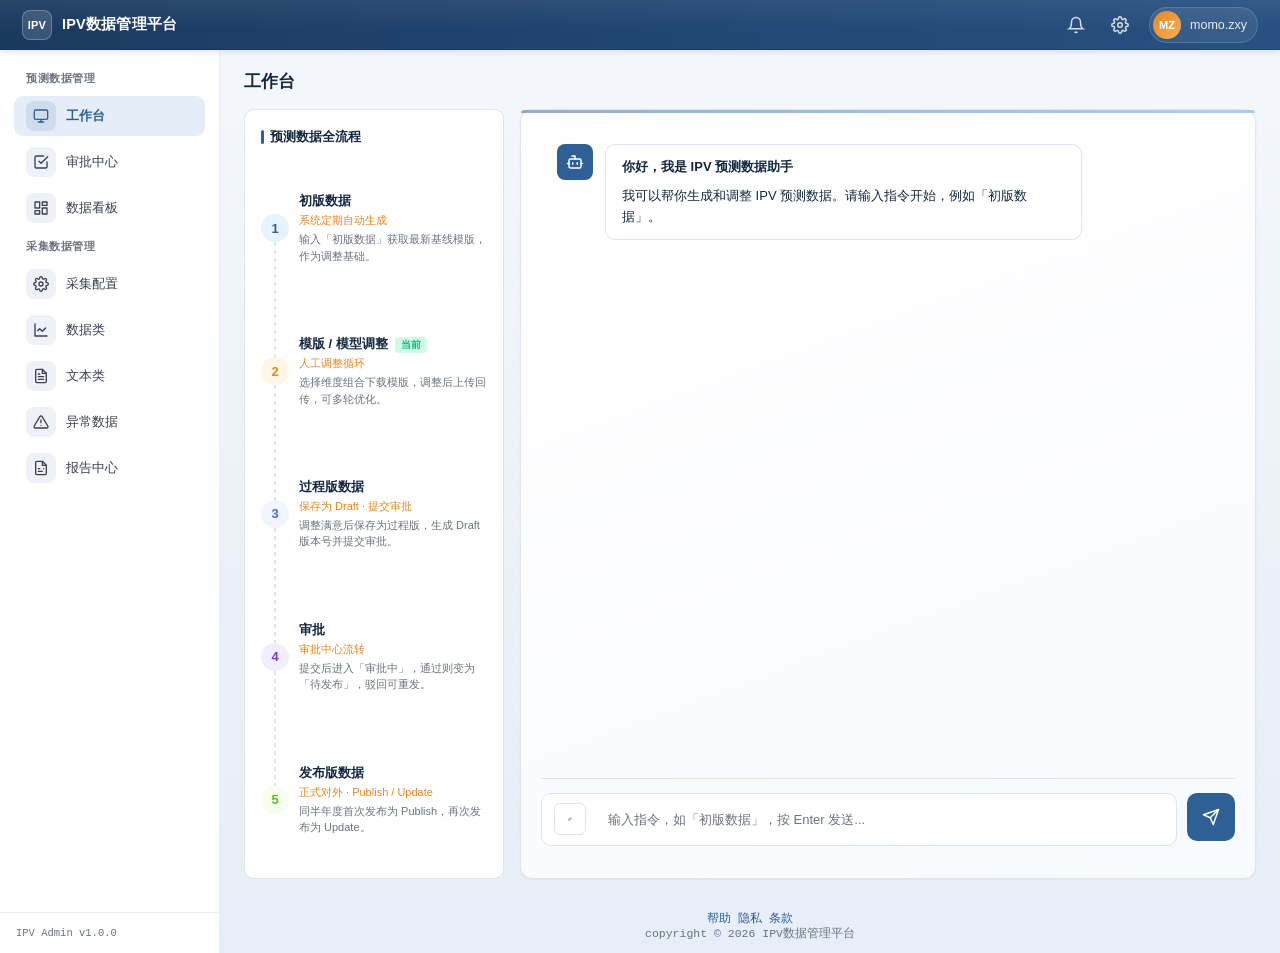
==== pages/工作台.html @ 7652dfb6 "." ====
<!DOCTYPE html>
<html lang="zh-CN">
<head>
  <meta charset="UTF-8">
  <meta name="viewport" content="width=device-width, initial-scale=1.0">
  <title>工作台 - IPV数据管理平台</title>
  <link rel="stylesheet" href="../assets/css/style.css">
  <style>
    /* 工作台专属样式 */
    .workspace-wrap { display: flex; flex-direction: row; gap: 16px; height: calc(100vh - 60px - 24px); }
    /* 流程说明面板 */
    .flow-guide {
      width: 260px; flex-shrink: 0;
      background: #fff; border: 1px solid var(--border); border-radius: 10px;
      padding: 18px 16px; display: flex; flex-direction: column; gap: 22px;
    }
    .flow-guide h4 { font-size: 13px; font-weight: 600; color: var(--text-1); margin: 0; display:flex;align-items:center;gap:6px; }
    .flow-guide h4::before { content:''; width:3px; height:14px; background:var(--primary); border-radius:2px; }
    .flow-stage { position: relative; padding-left: 38px; flex: 1; display: flex; flex-direction: column; justify-content: center; }
    .flow-stage .stage-icon {
      position: absolute; left: 0; top: 50%; transform: translateY(-50%);
      width: 28px; height: 28px; border-radius: 50%;
      display: flex; align-items: center; justify-content: center;
      font-size: 13px; font-weight: 700; z-index: 2;
    }
    .flow-stage.s1 .stage-icon { background: #E6F4FF; color: var(--primary); }
    .flow-stage.s2 .stage-icon { background: #FFF7E6; color: #E68620; }
    .flow-stage.s3 .stage-icon { background: #F0F5FF; color: #4A6FC9; }
    .flow-stage.s4 .stage-icon { background: #F3EEFD; color: #7C3AED; }
    .flow-stage.s5 .stage-icon { background: #F6FFED; color: #52C41A; }
    .flow-stage .stage-title { font-size: 13px; font-weight: 600; color: var(--text-1); margin-bottom: 3px; }
    .flow-stage .stage-sub { font-size: 11px; color: var(--brand); font-weight:500; margin-bottom: 3px; }
    .flow-stage .stage-desc { font-size: 11px; color: var(--text-3); line-height: 1.5; }
    /* 连接线 */
    .flow-stage:not(:last-child)::after {
      content: ''; position: absolute; left: 13px; top: calc(50% + 14px);
      height: calc(100% - 28px + 22px);
      width: 1.5px; background: repeating-linear-gradient(to bottom, var(--border) 0 4px, transparent 4px 8px);
      z-index: 1;
    }
    .flow-current-tag {
      display:inline-flex; align-items:center; gap:3px; font-size:10px; font-weight:600;
      color: var(--success); background: var(--success-soft); padding: 1px 6px; border-radius: 4px; margin-left: 4px; vertical-align: middle;
    }
    .chat-col { flex: 1; display: flex; flex-direction: column; min-width: 0; margin-bottom: 0; }
    .chat-area {
      flex: 1; overflow-y: auto; padding: 16px;
      display: flex; flex-direction: column; gap: 14px;
    }
    .msg-row { display: flex; gap: 12px; align-items: flex-start; }
    .msg-row.user { justify-content: flex-end; }
    .msg-avatar {
      width: 36px; height: 36px; border-radius: 8px; flex-shrink: 0;
      display: flex; align-items: center; justify-content: center;
      background: var(--primary); color: #fff; font-size: 16px;
    }
    .msg-row.user .msg-avatar { background: var(--text-3); }
    .msg-bubble {
      max-width: 72%; padding: 12px 16px; border-radius: 10px;
      background: #fff; border: 1px solid var(--border);
      font-size: 13px; line-height: 1.6; color: var(--text-1);
    }
    .msg-row.user .msg-bubble { background: var(--primary); color: #fff; border-color: var(--primary); }
    .msg-bubble .msg-title { font-weight: 600; margin-bottom: 8px; }
    .msg-bubble .msg-desc { color: var(--text-3); font-size: 12px; margin-top: 4px; }
    .msg-row.user .msg-bubble .msg-desc { color: rgba(255,255,255,.8); }

    /* 选项按钮组 */
    .option-group { display: flex; gap: 10px; margin-top: 12px; flex-wrap: wrap; }
    .option-btn {
      padding: 8px 18px; border: 1px solid var(--primary); background: #fff;
      color: var(--primary); border-radius: 6px; font-size: 13px; cursor: pointer;
      transition: all .15s;
    }
    .option-btn:hover { background: var(--primary); color: #fff; }

    /* Excel 附件卡片（对话内） */
    .chat-file-card {
      display: flex; align-items: center; gap: 10px; padding: 10px 14px;
      background: var(--primary-lighter); border: 1px solid var(--primary-border);
      border-radius: 8px; margin-top: 10px;
    }
    .chat-file-card .ficon { color: var(--primary); flex-shrink: 0; }
    .chat-file-card .finfo { flex: 1; min-width: 0; }
    .chat-file-card .fname { font-size: 12px; font-weight: 600; color: var(--text-1); white-space: nowrap; overflow: hidden; text-overflow: ellipsis; }
    .chat-file-card .fmeta { font-size: 11px; color: var(--text-3); margin-top: 2px; }
    .chat-file-card .fbtn { font-size: 12px; color: var(--primary); cursor: pointer; flex-shrink: 0; }

    /* 维度选择卡片 */
    .dim-card {
      background: #fff; border: 1px solid var(--border); border-radius: 10px;
      padding: 16px; margin-top: 12px;
    }
    .dim-grid { display: grid; grid-template-columns: repeat(3, 1fr); gap: 12px; }
    .dim-item { display: flex; flex-direction: column; gap: 4px; }
    .dim-item label { font-size: 12px; color: var(--text-3); }
    .dim-item select {
      border: 1px solid var(--border); border-radius: 6px; padding: 6px 10px;
      font-size: 13px; background: #fff; color: var(--text-1); outline: none;
      height: 34px;
    }
    .dim-item select:focus { border-color: var(--primary); box-shadow: 0 0 0 2px var(--primary-lighter); }
    .dim-hint { font-size: 11px; color: var(--text-3); margin-top: 10px; line-height: 1.6; }
    .dim-actions { display: flex; gap: 10px; margin-top: 14px; justify-content: flex-end; }

    /* 输入区 */
    .input-area {
      border-top: 1px solid var(--border); padding: 14px 0;
      display: flex; gap: 10px; align-items: stretch;
    }
    .input-box {
      flex: 1; background: #fff; border: 1px solid var(--border); border-radius: 10px;
      padding: 8px 12px; display: flex; align-items: center; gap: 10px;
      min-height: 48px;
      transition: border-color .15s;
    }
    .input-box:focus-within { border-color: var(--primary); box-shadow: 0 0 0 2px var(--primary-lighter); }
    .input-box textarea {
      flex: 1; border: none; outline: none; resize: none; font-size: 13px;
      line-height: 1.5; max-height: 80px; font-family: inherit; color: var(--text-1);
      background: transparent;
    }
    .input-box textarea::placeholder { color: var(--text-3); }
    .upload-btn-in-input {
      width: 32px; height: 32px; border-radius: 6px; border: 1px solid var(--border);
      background: #fff; color: var(--text-2); cursor: pointer;
      display: flex; align-items: center; justify-content: center; flex-shrink: 0;
      transition: all .15s;
    }
    .upload-btn-in-input:hover { border-color: var(--primary); color: var(--primary); background: var(--primary-lighter); }
    .send-btn {
      width: 48px; height: 48px; border-radius: 10px; border: none;
      background: var(--primary); color: #fff; cursor: pointer;
      display: flex; align-items: center; justify-content: center; flex-shrink: 0;
      transition: background .15s;
    }
    .send-btn:hover { background: var(--primary-dark); }

    /* 保存为过程版弹窗版本号选项卡宽度适配 */
    .modal .version-picker { flex-wrap: wrap; }
  </style>
</head>
<body>
  <script src="../assets/js/common.js"></script>
  <script>
    // 版本号工具函数（与审批中心一致）
    const YEARS = ['2026', '2025', '2024'];
    const HALF = [
      { value: 'A', label: 'A · 上半年' },
      { value: 'B', label: 'B · 下半年' },
    ];
    const MMDD_OPTIONS = (() => {
      const arr = [];
      for (let m = 1; m <= 12; m++) for (let d = 1; d <= 31; d++) {
        const mm = String(m).padStart(2, '0'), dd = String(d).padStart(2, '0');
        arr.push({ value: mm + dd, label: `${mm}/${dd}` });
      }
      return arr;
    })();
    function composeVersion(year, half, type, date) { return `${year}-${half}-IPV【${type}_${date}】`; }

    // 合法维度组合（字段顺序：总量、动力、品类、品种、价格段、车格）
    // 1=是, 0=否
    const VALID_COMBOS = [
      { name: '总量',            vals: [1,0,0,0,0,0] },
      { name: '品类结构',        vals: [0,0,1,0,0,0] },
      { name: '品类 品种结构',    vals: [0,0,1,1,0,0] },
      { name: '动力结构',        vals: [0,1,0,0,0,0] },
      { name: '品类 车格细分结构', vals: [0,0,1,0,0,1] },
      { name: '品类 品种_价格段结构', vals: [0,0,1,1,1,0] },
      { name: '品类 动力结构',    vals: [0,1,1,0,0,0] },
      { name: '品类 品种_价格段_车格', vals: [0,0,1,1,1,1] },
      { name: '品类 品种_价格段 车格_动力', vals: [0,1,1,1,1,1] },
    ];
    const DIM_FIELDS = ['总量', '动力', '品类', '品种', '价格段', '车格'];

    // 消息列表
    let messages = [];
    // 模版调整轮次（第1次没有保存按钮，第2次起有）
    let templateRound = 0;

    function init() {
      const contentHtml = `
        <div class="page-title">工作台</div>
        <div class="workspace-wrap" style="height: calc(100vh - 130px);">
          <div class="flow-guide">
            <h4>预测数据全流程</h4>
            <div class="flow-stage s1">
              <div class="stage-icon">1</div>
              <div class="stage-title">初版数据</div>
              <div class="stage-sub">系统定期自动生成</div>
              <div class="stage-desc">输入「初版数据」获取最新基线模版，作为调整基础。</div>
            </div>
            <div class="flow-stage s2">
              <div class="stage-icon">2</div>
              <div class="stage-title">模版 / 模型调整 <span class="flow-current-tag" id="current-stage-tag">当前</span></div>
              <div class="stage-sub">人工调整循环</div>
              <div class="stage-desc">选择维度组合下载模版，调整后上传回传，可多轮优化。</div>
            </div>
            <div class="flow-stage s3">
              <div class="stage-icon">3</div>
              <div class="stage-title">过程版数据</div>
              <div class="stage-sub">保存为 Draft · 提交审批</div>
              <div class="stage-desc">调整满意后保存为过程版，生成 Draft 版本号并提交审批。</div>
            </div>
            <div class="flow-stage s4">
              <div class="stage-icon">4</div>
              <div class="stage-title">审批</div>
              <div class="stage-sub">审批中心流转</div>
              <div class="stage-desc">提交后进入「审批中」，通过则变为「待发布」，驳回可重发。</div>
            </div>
            <div class="flow-stage s5">
              <div class="stage-icon">5</div>
              <div class="stage-title">发布版数据</div>
              <div class="stage-sub">正式对外 · Publish / Update</div>
              <div class="stage-desc">同半年度首次发布为 Publish，再次发布为 Update。</div>
            </div>
          </div>
          <div class="chat-col card">
            <div class="card-body" style="flex:1;display:flex;flex-direction:column;height:100%;">
            <div class="chat-area" id="chat-area">
              <div class="msg-row">
                <div class="msg-avatar">
                  <svg width="18" height="18" viewBox="0 0 24 24" fill="none" stroke="currentColor" stroke-width="2" stroke-linecap="round" stroke-linejoin="round"><path d="M12 8V4H8"/><rect width="16" height="12" x="4" y="8" rx="2"/><path d="M2 14h2"/><path d="M20 14h2"/><path d="M15 13v2"/><path d="M9 13v2"/></svg>
                </div>
                <div class="msg-bubble">
                  <div class="msg-title">你好，我是 IPV 预测数据助手</div>
                  <div>我可以帮你生成和调整 IPV 预测数据。请输入指令开始，例如「初版数据」。</div>
                </div>
              </div>
            </div>
            <div class="input-area">
              <div class="input-box">
                <button class="upload-btn-in-input" title="上传文件" onclick="quickUpload()">
                  <svg width="18" height="18" viewBox="0 0 24 24" fill="none" stroke="currentColor" stroke-width="2" stroke-linecap="round" stroke-linejoin="round"><path d="m21.44 11.05-9.19 9.19a6 6 0 0 1-8.49-8.49l8.57-8.57A4 4 0 1 1 18 8.84l-8.59 8.57a2 2 0 0 1-2.83-2.83l8.49-8.48"/></svg>
                </button>
                <textarea id="ws-input" rows="1" placeholder="输入指令，如「初版数据」，按 Enter 发送..." onkeydown="if(event.key==='Enter'&&!event.shiftKey){event.preventDefault();sendMessage();}"></textarea>
              </div>
              <button class="send-btn" onclick="sendMessage()" title="发送">
                <svg width="18" height="18" viewBox="0 0 24 24" fill="none" stroke="currentColor" stroke-width="2" stroke-linecap="round" stroke-linejoin="round"><line x1="22" y1="2" x2="11" y2="13"/><polygon points="22 2 15 22 11 13 2 9 22 2"/></svg>
              </button>
            </div>
            </div>
          </div>
        </div>
      `;
      initPage({ activeKey: '工作台', contentHtml });
      messages = [];
    }

    function appendMessage(role, html) {
      const area = document.getElementById('chat-area');
      const row = document.createElement('div');
      row.className = 'msg-row ' + role;
      const avatar = role === 'user' ? 'U' : 'AI';
      row.innerHTML = `
        ${role === 'user' ? '' : `<div class="msg-avatar">${avatar}</div>`}
        <div class="msg-bubble">${html}</div>
        ${role === 'user' ? `<div class="msg-avatar">${avatar}</div>` : ''}
      `;
      area.appendChild(row);
      area.scrollTop = area.scrollHeight;
    }

    function quickUpload() {
      const html = `
        <div class="chat-file-card" style="margin-top:0;">
          <div class="ficon"><svg width="22" height="22" viewBox="0 0 24 24" fill="none" stroke="currentColor" stroke-width="2" stroke-linecap="round" stroke-linejoin="round"><path d="M14 2H6a2 2 0 0 0-2 2v16a2 2 0 0 0 2 2h12a2 2 0 0 0 2-2V8z"/><polyline points="14 2 14 8 20 8"/></svg></div>
          <div class="finfo"><div class="fname">IPV数据文件.xlsx</div><div class="fmeta">156 KB · 已上传</div></div>
          <span class="fbtn" style="color:var(--success);">✓</span>
        </div>
      `;
      appendMessage('user', html);
    }

    function sendMessage() {
      const input = document.getElementById('ws-input');
      const text = input.value.trim();
      if (!text) return;
      appendMessage('user', `<div>${escapeHtml(text)}</div>`);
      input.value = '';
      handleUserInput(text);
    }

    function escapeHtml(s) {
      const d = document.createElement('div');
      d.textContent = s;
      return d.innerHTML;
    }

    function handleUserInput(text) {
      if (text.includes('初版数据')) {
        setTimeout(() => replyInitialData(), 500);
      } else {
        setTimeout(() => {
          appendMessage('ai', `我暂时只支持「初版数据」指令，请重新输入。`);
        }, 500);
      }
    }

    // 步骤2：返回初版数据 Excel + 三个选项
    function replyInitialData() {
      const html = `
        <div class="msg-title">已为你生成最新版「初版数据」</div>
        <div>请下载查看，完成后选择后续操作：</div>
        <div class="chat-file-card">
          <div class="ficon"><svg width="22" height="22" viewBox="0 0 24 24" fill="none" stroke="currentColor" stroke-width="2" stroke-linecap="round" stroke-linejoin="round"><path d="M14 2H6a2 2 0 0 0-2 2v16a2 2 0 0 0 2 2h12a2 2 0 0 0 2-2V8z"/><polyline points="14 2 14 8 20 8"/></svg></div>
          <div class="finfo"><div class="fname">IPV初版数据_20260907.xlsx</div><div class="fmeta">256 KB · 初版预测数据</div></div>
          <span class="fbtn" onclick="alert('开始下载：IPV初版数据_20260907.xlsx')">下载</span>
        </div>
        <div class="option-group">
          <button class="option-btn" onclick="chooseTemplate()">模版调整</button>
          <button class="option-btn" onclick="chooseModel()">模型调整</button>
          <button class="option-btn" onclick="chooseManualUpload()">人工上传</button>
        </div>
      `;
      appendMessage('ai', html);
    }

    function chooseTemplate() {
      appendMessage('user', '<div>模版调整</div>');
      templateRound = 1;
      setTimeout(() => showDimensionPicker(), 400);
    }
    function chooseModel() {
      appendMessage('user', '<div>模型调整</div>');
      setTimeout(() => {
        const html = `
          <div class="msg-title">模型调整</div>
          <div>通过调整预测模型参数来重新生成数据，适合对预测逻辑本身进行优化的场景。</div>
          <div class="option-group">
            <button class="option-btn" onclick="alert('模型参数配置功能开发中，敬请期待')">配置模型参数</button>
            <button class="option-btn" onclick="chooseTemplate()">改用模版调整</button>
          </div>
        `;
        appendMessage('ai', html);
      }, 400);
    }
    function chooseManualUpload() {
      appendMessage('user', '<div>人工上传</div>');
      setTimeout(() => {
        const html = `
          <div class="msg-title">人工上传</div>
          <div>直接上传你已调整好的过程版数据文件，无需走模版调整流程。</div>
          <div style="margin-top:6px;color:var(--text-3);">请点击下方输入框左侧的上传按钮，选择 .xlsx / .xls / .csv 文件上传。</div>
        `;
        appendMessage('ai', html);
      }, 400);
    }

    // 步骤3：维度选择卡片
    function showDimensionPicker() {
      const isFirstRound = templateRound === 1;
      const saveBtn = isFirstRound ? '' : `<button class="option-btn" style="background:#52C41A;color:#fff;border-color:#52C41A;" onclick="saveAsDraft()">保存为过程版数据</button>`;
      const html = `
        <div class="msg-title">请选择调整维度（组合互斥）</div>
        <div class="dim-card">
          <div class="dim-grid">
            ${DIM_FIELDS.map((f, i) => `
              <div class="dim-item">
                <label>${f}</label>
                <select id="dim-${i}" onchange="onDimChange(${i})">
                  <option value="0">否</option>
                  <option value="1">是</option>
                </select>
              </div>
            `).join('')}
          </div>
          <div class="dim-hint">
            合法组合：总量 / 品类结构 / 品类 品种结构 / 动力结构 / 品类 车格细分结构 / 品类 品种_价格段结构 / 品类 动力结构 / 品类 品种_价格段_车格 / 品类 品种_价格段 车格_动力
          </div>
          <div class="dim-actions" style="flex-direction:column;align-items:stretch;gap:10px;">
            <div style="display:flex;gap:10px;align-items:center;">
              <button class="option-btn" onclick="cancelDimension()">取消</button>
              <button class="option-btn" style="background:var(--primary);color:#fff;" onclick="confirmDimension()">确认调整，继续下一轮</button>
            </div>
            ${isFirstRound ? '' : `
              <div style="border-top:1px dashed var(--border);padding-top:10px;display:flex;align-items:center;gap:8px;">
                <span style="font-size:11px;color:var(--text-3);">或结束流程，将本轮结果保存：</span>
                <button class="option-btn" style="background:#52C41A;color:#fff;border-color:#52C41A;" onclick="saveAsDraft()">保存为过程版数据</button>
              </div>
            `}
          </div>
        </div>
      `;
      appendMessage('ai', html);
    }

    function onDimChange(idx) {
      // 互斥约束：选中某个为"是"时，强制其他不符合规则的为"否"
      // 简单策略：不做实时强制，提交时校验
    }

    function cancelDimension() {
      appendMessage('user', '<div>取消</div>');
    }

    function confirmDimension() {
      const vals = DIM_FIELDS.map((_, i) => parseInt(document.getElementById('dim-' + i).value));
      const combo = VALID_COMBOS.find(c => c.vals.every((v, i) => v === vals[i]));
      if (!combo) {
        alert('当前维度组合不合法，请参考下方合法组合列表重新选择。');
        return;
      }
      appendMessage('user', `<div>已选择：${combo.name}</div>`);
      setTimeout(() => replyTemplate(combo.name), 400);
    }

    // 步骤4：返回模版 + 上传回传
    function replyTemplate(comboName) {
      const html = `
        <div class="msg-title">已生成「${comboName}」调整模版</div>
        <div>请下载模版进行调整，调整完成后上传回传：</div>
        <div class="chat-file-card">
          <div class="ficon"><svg width="22" height="22" viewBox="0 0 24 24" fill="none" stroke="currentColor" stroke-width="2" stroke-linecap="round" stroke-linejoin="round"><path d="M14 2H6a2 2 0 0 0-2 2v16a2 2 0 0 0 2 2h12a2 2 0 0 0 2-2V8z"/><polyline points="14 2 14 8 20 8"/></svg></div>
          <div class="finfo"><div class="fname">IPV调整模版_${comboName}_20260907.xlsx</div><div class="fmeta">128 KB · 第 ${templateRound} 轮调整</div></div>
          <span class="fbtn" onclick="alert('开始下载：IPV调整模版_${comboName}_20260907.xlsx')">下载</span>
        </div>
        <div class="option-group">
          <button class="option-btn" onclick="reuploadTemplate()">上传调整后的模版</button>
        </div>
      `;
      appendMessage('ai', html);
    }

    function reuploadTemplate() {
      const html = `
        <div class="chat-file-card" style="margin-top:0;">
          <div class="ficon"><svg width="22" height="22" viewBox="0 0 24 24" fill="none" stroke="currentColor" stroke-width="2" stroke-linecap="round" stroke-linejoin="round"><path d="M14 2H6a2 2 0 0 0-2 2v16a2 2 0 0 0 2 2h12a2 2 0 0 0 2-2V8z"/><polyline points="14 2 14 8 20 8"/></svg></div>
          <div class="finfo"><div class="fname">IPV调整模版_已调整.xlsx</div><div class="fmeta">132 KB · 已上传</div></div>
          <span class="fbtn" style="color:var(--success);">✓</span>
        </div>
      `;
      appendMessage('user', html);
      templateRound++;
      setTimeout(() => showDimensionPicker(), 600);
    }

    // 步骤5：保存为过程版数据
    function saveAsDraft() {
      appendMessage('user', '<div>保存为过程版数据</div>');
      setTimeout(() => openDraftNaming(), 400);
    }

    function openDraftNaming() {
      const today = new Date();
      const defaultMMDD = String(today.getMonth() + 1).padStart(2, '0') + String(today.getDate()).padStart(2, '0');
      const html = `
        <div class="modal-mask">
          <div class="modal">
            <div class="modal-header">
              <div class="modal-title">保存为过程版数据</div>
              <button class="close" data-close>&times;</button>
            </div>
            <div class="modal-body">
              <div class="form-section-title">过程版版本号</div>
              <div class="form-item full">
                <span class="form-label">版本号 <span style="color:var(--danger);">*</span></span>
                <div class="version-picker">
                  <select id="draft-year">
                    ${YEARS.map(y => `<option value="${y}" ${y==='2026'?'selected':''}>${y}</option>`).join('')}
                  </select>
                  <span class="vp-sep">-</span>
                  <select id="draft-half">
                    ${HALF.map(h => `<option value="${h.value}" ${h.value==='A'?'selected':''}>${h.label}</option>`).join('')}
                  </select>
                  <span class="vp-sep">-IPV【</span>
                  <select id="draft-type"><option value="Draft" selected>Draft · 过程版</option></select>
                  <span class="vp-sep">_</span>
                  <select id="draft-date">
                    ${MMDD_OPTIONS.map(o => `<option value="${o.value}" ${o.value===defaultMMDD?'selected':''}>${o.label}</option>`).join('')}
                  </select>
                  <span class="vp-sep">】</span>
                </div>
                <div style="font-size:11px;color:var(--text-3);margin-top:6px;">保存后将提交至「审批中心」，审批通过后方可发布。</div>
              </div>
            </div>
            <div class="modal-footer">
              <button data-close>取 消</button>
              <button class="primary" onclick="doSaveDraft()">确认保存</button>
            </div>
          </div>
        </div>
      `;
      openModal(html);
    }

    function doSaveDraft() {
      const year = document.getElementById('draft-year').value;
      const half = document.getElementById('draft-half').value;
      const type = document.getElementById('draft-type').value;
      const date = document.getElementById('draft-date').value;
      const version = composeVersion(year, half, type, date);

      openConfirm({
        title: '确认保存？',
        desc: `保存为过程版数据：${version}，将提交至审批中心。`,
        okText: '确认保存', okType: 'primary',
        onOk: () => {
          closeModal();
          // 更新流程面板"当前"标记到第3步（过程版数据）
          const tag = document.getElementById('current-stage-tag');
          if (tag) {
            tag.remove();
            const stage3 = document.querySelectorAll('.flow-stage')[2];
            if (stage3) {
              const titleEl = stage3.querySelector('.stage-title');
              if (titleEl) titleEl.insertAdjacentHTML('beforeend', ' <span class="flow-current-tag" id="current-stage-tag">当前</span>');
            }
          }
          const html = `
            <div class="msg-title">已保存为过程版数据</div>
            <div>版本号：<b>${version}</b></div>
            <div style="margin-top:6px;color:var(--text-3);">已提交至审批中心，状态为「审批中」。审批通过后可在「待发布」中执行发布。</div>
            <div class="option-group">
              <button class="option-btn" style="background:var(--primary);color:#fff;border-color:var(--primary);" onclick="location.href='审批中心.html'">前往审批中心</button>
            </div>
          `;
          appendMessage('ai', html);
        },
      });
    }

    function onPageReady() {}
    init();
  </script>
</body>
</html>
---- assets/css/style.css ----
/* ===== IPV数据管理平台 · 长安启源蓝品牌色 ===== */

:root {
  /* === 核心品牌色（长安启源官网主色） === */
  --primary: #2E5F95;
  --primary-dark: #254E7D;
  --primary-darker: #1B3A61;
  --primary-soft: #E4EDF8;
  --primary-lighter: #F2F7FD;
  --primary-light: #E4EDF8;        /* 兼容旧变量名 */
  --primary-rgb: 46, 95, 149;

  /* 辅助色·天空亮蓝 */
  --accent: #5AA0E6;
  --accent-light: #8FC0EF;
  --accent-2: #BFDCF6;
  --accent-rgb: 90, 160, 230;

  /* 对比色·品牌橙（关键数字/CTA点缀） */
  --brand: #E68620;
  --brand-dark: #C9720F;
  --brand-soft: #FDF0DF;
  --brand-border: #F6D3A6;
  --brand-rgb: 230, 134, 32;

  /* === 页面/布局底色 === */
  --bg: #EEF2F8;
  --canvas: #F6F9FD;
  --bg-hover: #E9EFF7;

  /* === 中性色 === */
  --border: #DCE5F0;
  --border-soft: #E9EFF7;
  --th-bg: #F1F5FA;

  /* === 文字色（4级层次） === */
  --text-1: #132840;               /* 标题/主内容 */
  --text-2: #374151;               /* 次级文字 */
  --text-3: #6B7280;               /* 辅助/说明 */
  --text-placeholder: #9CA3AF;
  /* 兼容 */
  --text: var(--text-1);
  --text-secondary: var(--text-2);
  --text-muted: var(--text-3);

  /* === 语义状态色 === */
  --success: #10B981;
  --success-soft: #D1FAE5;
  --warning: #F59E0B;
  --warn-soft: #FEF3E2;
  --danger: #EF4444;
  --danger-soft: #FEE2E2;

  /* 紫色扩展 */
  --purple: #7C3AED;
  --purple-soft: #EDE9FE;

  /* === 字体 === */
  --fn: -apple-system, BlinkMacSystemFont, "Segoe UI", "PingFang SC", "Microsoft YaHei", sans-serif;
  --fm: "SF Mono", "Fira Code", Consolas, "Courier New", monospace;

  /* === 尺寸 === */
  --sidebar-w: 220px;
  --header-h: 50px;
  --radius: 8px;
  --radius-lg: 12px;

  /* === 阴影系统 === */
  --shadow-xs: 0 1px 2px rgba(15, 30, 60, .05);
  --shadow-sm: 0 1px 3px rgba(15, 30, 60, .05), 0 2px 6px rgba(15, 30, 60, .03);
  --shadow-md: 0 4px 16px rgba(var(--primary-rgb), .10), 0 1px 3px rgba(15, 30, 60, .05);
  --shadow-lg: 0 10px 30px rgba(var(--primary-rgb), .14), 0 2px 8px rgba(15, 30, 60, .05);

  /* === 渐变 === */
  --grad-canvas: linear-gradient(180deg, #F4F8FD 0%, #ECF1F8 55%, #E7EEF7 100%);
  --grad-card: linear-gradient(160deg, #FFFFFF 0%, #FBFCFE 60%, #F7FAFE 100%);
  --grad-head: linear-gradient(180deg, var(--primary-soft) 0%, rgba(244, 248, 253, .35) 100%);
}

* { margin: 0; padding: 0; box-sizing: border-box; }

html, body {
  height: 100%;
  font-family: var(--fn);
  font-size: 13px;
  color: var(--text-1);
  background: var(--bg);
  -webkit-font-smoothing: antialiased;
}

a { color: var(--primary); text-decoration: none; }
a:hover { color: var(--primary-dark); }
ul, li { list-style: none; }

/* ===== 按钮 ===== */
button {
  font: inherit;
  cursor: pointer;
  border: 1px solid var(--border);
  background: #FFF;
  color: var(--text-2);
  padding: 0 13px;
  border-radius: var(--radius);
  height: 32px;
  display: inline-flex;
  align-items: center;
  gap: 5px;
  transition: all 0.14s;
  white-space: nowrap;
}
button:hover { border-color: var(--primary); color: var(--primary); }
button.primary { background: var(--primary); border-color: var(--primary); color: #FFF; }
button.primary:hover { background: var(--primary-dark); color: #FFF; box-shadow: 0 2px 6px rgba(var(--primary-rgb), .25); }
button.success { background: var(--success); border-color: var(--success); color: #FFF; }
button.danger { color: var(--danger); border-color: var(--danger); }
button.danger:hover { background: var(--danger); color: #FFF; }
button.link { border: none; background: none; color: var(--primary); padding: 0 2px; height: auto; }
button.link:hover { background: none; color: var(--primary-dark); }
button.link.danger { color: var(--danger); }
button.link.danger:hover { color: #DC2626; }
button.link.primary { color: var(--primary); font-weight: 600; }
button.link.primary:hover { color: var(--primary-dark); }
button[disabled] { opacity: 0.4; cursor: not-allowed; pointer-events: none; }

/* ===== 输入框 ===== */
input, select, textarea {
  font: inherit;
  color: var(--text-1);
  border: 1px solid var(--border);
  border-radius: var(--radius);
  padding: 0 12px;
  height: 32px;
  outline: none;
  background: #FFF;
  transition: border-color 0.15s, box-shadow 0.15s;
}
input:hover, select:hover, textarea:hover { border-color: #C6D2E0; }
input:focus, select:focus, textarea:focus { border-color: var(--primary); box-shadow: 0 0 0 3px rgba(var(--primary-rgb), .1); }
input::placeholder, textarea::placeholder { color: var(--text-placeholder); }
textarea { padding: 8px 12px; height: auto; resize: vertical; }

/* ===== 布局（标准管理后台框架：深蓝通栏顶 + 下方 白侧栏/主内容 两列） ===== */
.layout {
  display: flex;
  flex-direction: column;
  min-height: 100vh;
  background: var(--grad-canvas);
}
.layout-body {
  display: flex;
  flex: 1;
  min-height: 0;
}

/* ===== 侧边栏（白色·纯导航） ===== */
.sidebar {
  width: var(--sidebar-w);
  flex-shrink: 0;
  background: #FFF;
  border-right: 1px solid var(--border-soft);
  display: flex;
  flex-direction: column;
  min-height: 0;
}
.sidebar-logo {
  display: none !important;   /* 品牌区移到顶部深蓝通栏，此处隐藏 */
}

/* ===== V4 侧边栏导航（间距统一：组间=组内=6px，分组标题仅文字标注） ===== */
.sidebar-body {
  padding: 16px 14px;
  flex: 1;
  overflow-y: auto;
  display: flex;
  flex-direction: column;
  gap: 6px;                    /* 组间 6px（与组内一致，视觉统一） */
}
.sb-section-title {
  padding: 6px 12px 4px;
  font-size: 10.5px;
  color: var(--text-3);
  text-transform: uppercase;
  letter-spacing: .6px;
  font-family: var(--fm);
  font-weight: 600;
}
.sb-menu-group {
  display: flex;
  flex-direction: column;
  gap: 6px;                    /* 组内 6px */
}
.sb-nav-btn {
  display: flex;
  align-items: center;
  gap: 10px;
  width: 100%;
  padding: 0 12px;
  height: 40px;                /* 按钮高度 40px */
  border: none;
  border-radius: 9px;
  cursor: pointer;
  font-size: 13px;
  color: var(--text-2);
  background: none;
  transition: all .15s;
  text-decoration: none;
}
.sb-nav-btn:hover { background: var(--primary-soft); color: var(--primary); }
.sb-nav-btn.active { background: var(--primary-soft); color: var(--primary); font-weight: 600; }
.sb-nav-ico {
  width: 30px;
  height: 30px;
  border-radius: 8px;
  background: var(--bg);
  display: inline-flex;
  align-items: center;
  justify-content: center;
  flex-shrink: 0;
  transition: background .15s;
}
.sb-nav-btn:hover .sb-nav-ico,
.sb-nav-btn.active .sb-nav-ico { background: rgba(var(--primary-rgb), .12); }
.sb-nav-ico svg { width: 16px; height: 16px; }
.sidebar-foot {
  padding: 14px 16px;
  border-top: 1px solid var(--border-soft);
  font-size: 10.5px;
  color: var(--text-3);
  font-family: var(--fm);
}

/* ===== 主区 ===== */
.main {
  flex: 1;
  display: flex;
  flex-direction: column;
  min-width: 0;
  background: var(--grad-canvas);
}

/* ===== 顶部通栏（深蓝·横跨全屏·长安签名框架） ===== */
.header {
  height: var(--header-h);
  background: var(--primary-darker);
  background-image:
    linear-gradient(180deg,rgba(255,255,255,.06),transparent 60%),
    linear-gradient(90deg,var(--primary-darker) 0%,var(--primary) 160%);
  border-bottom: 1px solid rgba(0,0,0,.25);
  box-shadow: 0 2px 6px rgba(15,30,60,.12);
  display: flex;
  align-items: center;
  padding: 0 22px;
  z-index: 60;
  gap: 14px;
  color: rgba(255,255,255,.9);
  flex-shrink: 0;
}
/* 左侧：品牌Logo + 系统名（深蓝通栏的左端） */
.header-left {
  display: flex;
  align-items: center;
  gap: 10px;
  flex-shrink: 0;
}
.header-logo-ico {
  width: 30px; height: 30px;
  background: rgba(255,255,255,.14);
  border: 1px solid rgba(255,255,255,.25);
  border-radius: 8px;
  display: inline-flex;
  align-items: center;
  justify-content: center;
  color: #FFF;
  font-size: 11px;
  font-weight: 700;
  letter-spacing: .2px;
  backdrop-filter: blur(4px);
}
.header-logo-name {
  font-size: 14.5px;
  font-weight: 700;
  color: #FFF;
  letter-spacing: .2px;
}
/* 顶部不放面包屑：与页面内 .page-hd 标题重复 */
.header-spacer { flex: 1; min-width: 0; }
/* 右侧：操作+用户 */
.header-right { display: flex; align-items: center; gap: 14px; flex-shrink: 0; }
.header-icon {
  width: 30px; height: 30px;
  border-radius: 8px;
  display: inline-flex;
  align-items: center;
  justify-content: center;
  color: rgba(255,255,255,.82);
  cursor: pointer;
  transition: all .14s;
}
.header-icon:hover {
  background: rgba(255,255,255,.12);
  color: #FFF;
}
.header .user-info {
  display: flex;
  align-items: center;
  gap: 9px;
  cursor: pointer;
  padding: 3px 10px 3px 3px;
  border-radius: 999px;
  background: rgba(255,255,255,.08);
  border: 1px solid rgba(255,255,255,.15);
  transition: background .14s;
}
.header .user-info:hover { background: rgba(255,255,255,.14); }
.header .user-info .avatar {
  width: 28px; height: 28px;
  border-radius: 50%;
  background: linear-gradient(135deg, var(--brand), #F5B15A);
  color: #FFF;
  font-size: 11px;
  display: inline-flex;
  align-items: center;
  justify-content: center;
  font-weight: 700;
  flex-shrink: 0;
}
.header .user-info .username {
  color: rgba(255,255,255,.88);
  font-size: 12.5px;
  font-weight: 500;
}

/* ===== 内容区 ===== */
.content { padding: 20px 24px; flex: 1; }

.page-title {
  font-size: 17px;
  font-weight: 700;
  color: var(--text-1);
  margin-bottom: 16px;
}

/* ===== 卡片（带顶部渐变签名条） ===== */
.card {
  background: var(--grad-card);
  border: 1px solid var(--border);
  border-radius: var(--radius-lg);
  margin-bottom: 16px;
  box-shadow: var(--shadow-xs);
  position: relative;
}
.card::before {
  content: '';
  position: absolute;
  top: 0; left: 0; right: 0;
  height: 3px;
  background: linear-gradient(90deg, var(--primary), var(--accent));
  opacity: 0.5;
  border-radius: var(--radius-lg) var(--radius-lg) 0 0;
}
.card-body { padding: 18px 20px; }
.card-body.compact { padding: 14px 20px; }

/* ===== 筛选区 ===== */
.filter-bar {
  display: flex;
  flex-wrap: wrap;
  gap: 12px 16px;
  align-items: center;
}
.filter-item {
  display: flex;
  align-items: center;
  gap: 6px;
}
.filter-item .label {
  color: var(--text-2);
  font-size: 13px;
  white-space: nowrap;
}
.filter-item input, .filter-item select { width: 180px; font-size: 13px; }
.filter-item .date-range {
  display: flex;
  align-items: center;
  gap: 6px;
}
.filter-item .date-range input { width: 130px; }

/* 日期范围组件 */
.date-range-input {
  display: flex;
  align-items: center;
  gap: 8px;
  border: 1px solid var(--border);
  border-radius: var(--radius);
  padding: 0 10px;
  background: #FFF;
  transition: all 0.15s;
}
.date-range-input:hover { border-color: #C6D2E0; }
.date-range-input:focus-within { border-color: var(--primary); box-shadow: 0 0 0 3px rgba(var(--primary-rgb), .1); }
.date-range-input input[type="date"] {
  border: none;
  padding: 0;
  height: 32px;
  flex: 1;
  min-width: 0;
  outline: none;
  background: transparent;
  font-size: 13px;
}
.date-range-input input[type="date"]:focus { box-shadow: none; }
.date-range-input .sep { color: var(--text-3); font-size: 13px; flex-shrink: 0; }
.filter-actions {
  display: flex;
  gap: 8px;
  margin-left: auto;
}

/* ===== 工具栏 ===== */
.toolbar {
  display: flex;
  align-items: center;
  justify-content: space-between;
  margin-bottom: 12px;
}
.toolbar .selected-info { color: var(--text-2); font-size: 13px; }
.toolbar .toolbar-actions { display: flex; gap: 8px; }

/* ===== 表格（表头渐变·长安规范） ===== */
/* 表格外层：卡片+圆角+边框（skill §7.1C table-shell 规范） */
.table-wrap { width: 100%; overflow-x: auto; background: #FFF; border: 1px solid var(--border); border-radius: 10px; box-shadow: var(--shadow-xs); }
table.data-table {
  width: 100%;
  border-collapse: collapse;
  font-size: 12.5px;
}
table.data-table th, table.data-table td {
  padding: 10px 14px;
  text-align: left;
  border-bottom: 1px solid var(--border-soft);
  white-space: nowrap;
}
/* 表头：启源蓝浅底 + 深蓝字（skill §7.1B 规范） */
table.data-table th {
  background: var(--primary-soft);
  color: var(--primary-darker);
  font-weight: 600;
  font-size: 12px;
  position: sticky;
  top: 0;
  z-index: 3;
  border-bottom: 1px solid var(--border);
}
table.data-table tbody td { color: var(--text-2); }
table.data-table tbody tr:hover { background: var(--primary-lighter); }
/* 可排序表头 */
table.data-table th.sortable { cursor: pointer; user-select: none; }
table.data-table th.sortable:hover { color: var(--primary); }
table.data-table th.sortable .sort-icon {
  display: inline-flex;
  flex-direction: column;
  vertical-align: middle;
  margin-left: 2px;
  line-height: 0;
  position: relative;
  top: -1px;
}
table.data-table th.sortable .sort-icon::before,
table.data-table th.sortable .sort-icon::after {
  content: '';
  display: block;
  width: 0;
  height: 0;
  border-left: 3px solid transparent;
  border-right: 3px solid transparent;
  margin: 1px 0;
}
table.data-table th.sortable .sort-icon::before {
  border-bottom: 4px solid var(--text-3);
  opacity: 0.4;
}
table.data-table th.sortable .sort-icon::after {
  border-top: 4px solid var(--text-3);
  opacity: 0.4;
}
table.data-table th.sortable.sort-asc .sort-icon::before { border-bottom-color: var(--primary); opacity: 1; }
table.data-table th.sortable.sort-asc .sort-icon::after { opacity: 0.25; }
table.data-table th.sortable.sort-desc .sort-icon::after { border-top-color: var(--primary); opacity: 1; }
table.data-table th.sortable.sort-desc .sort-icon::before { opacity: 0.25; }
table.data-table tbody tr:hover { background: var(--primary-lighter); }
table.data-table td.text-secondary { color: var(--text-3); }
table.data-table td.text-ellipsis { max-width: 200px; overflow: hidden; text-overflow: ellipsis; }
table.data-table td.text-wrap { max-width: 280px; white-space: normal; word-break: break-all; line-height: 1.5; }
table.data-table td.text-clip-2 {
  max-width: 360px;
  display: -webkit-box;
  -webkit-line-clamp: 2;
  -webkit-box-orient: vertical;
  overflow: hidden;
  line-height: 1.5;
  white-space: normal;
  word-break: break-all;
}
/* 数字单元格用等宽字体 */
table.data-table td.num { font-family: var(--fm); }
table.data-table td.operations { white-space: nowrap; }
table.data-table td.operations button + button { margin-left: 8px; }

/* 紧凑表格（弹窗内数据明细用） */
table.data-table.compact th, table.data-table.compact td { padding: 7px 10px; font-size: 12px; }
table.data-table td.mono { font-family: var(--fm); text-align: right; }

/* 列表内辅助信息 */
.info-name { font-weight: 600; color: var(--text-1); }
.meta { font-size: 11px; color: var(--text-3); margin-top: 2px; }

/* 状态计数（工具栏） */
.status-count { display: inline-flex; align-items: center; gap: 5px; font-size: 12px; color: var(--text-3); margin-left: 14px; }
.status-count .dot { width: 7px; height: 7px; border-radius: 50%; display: inline-block; }
.status-count .dot.orange { background: var(--warning); }
.status-count .dot.blue { background: var(--primary); }
.status-count .dot.red { background: var(--danger); }
.status-count .dot.green { background: var(--success); }

/* 版本号选项卡（年份-大类-类型_日期） */
.version-picker { display: inline-flex; align-items: center; gap: 4px; flex-wrap: wrap; }
.version-picker select,
.version-picker .vp-date {
  border: 1px solid var(--border);
  border-radius: 6px;
  padding: 6px 8px;
  font-size: 12px;
  height: 32px;
  line-height: 1;
  background: #fff;
  color: var(--text-1);
  outline: none;
  transition: border-color .15s;
  box-sizing: border-box;
}
.version-picker select:hover,
.version-picker .vp-date:hover { border-color: var(--primary); }
.version-picker select:focus,
.version-picker .vp-date:focus { border-color: var(--primary); box-shadow: 0 0 0 2px var(--primary-lighter); }
.version-picker .vp-sep { color: var(--text-3); font-size: 13px; font-family: var(--fm); }
.version-picker select { flex-shrink: 0; width: 130px !important; }
.version-picker .vp-date { width: 130px !important; flex-shrink: 0; }
/* 筛选区里的版本选项卡宽度适配 */
.filter-item.version-picker-filter { flex: 1; min-width: 320px; }
.filter-item.version-picker-filter .version-picker { flex: 1; }
.filter-item.version-picker-filter .version-picker select { flex: 1; min-width: 70px; }

/* Excel 附件卡片 */
.file-attach { display: flex; align-items: center; gap: 12px; padding: 14px 16px; background: var(--primary-lighter); border: 1px solid var(--primary-border); border-radius: 8px; }
.file-attach .file-icon { width: 42px; height: 42px; border-radius: 8px; background: #fff; color: var(--primary); display: flex; align-items: center; justify-content: center; flex-shrink: 0; }
.file-attach .file-info { flex: 1; min-width: 0; }
.file-attach .file-name { font-size: 13px; font-weight: 600; color: var(--text-1); white-space: nowrap; overflow: hidden; text-overflow: ellipsis; }
.file-attach .file-meta { font-size: 11px; color: var(--text-3); margin-top: 3px; }
.file-attach .btn-ghost { border: 1px solid var(--border); background: #fff; color: var(--text-2); border-radius: 6px; padding: 6px 14px; font-size: 12px; cursor: pointer; transition: all 0.15s; flex-shrink: 0; }
.file-attach .btn-ghost:hover { border-color: var(--primary); color: var(--primary); }

/* 文件上传拖拽区 */
.upload-area {
  border: 1.5px dashed var(--border);
  border-radius: 8px;
  padding: 28px 16px;
  text-align: center;
  cursor: pointer;
  color: var(--text-3);
  background: var(--bg);
  transition: all .15s;
}
.upload-area:hover { border-color: var(--primary); color: var(--primary); background: var(--primary-lighter); }

/* 分页组件 */
.pagination-bar { display: flex; align-items: center; justify-content: space-between; padding: 16px 4px 4px; }
.pagination-info { font-size: 12px; color: var(--text-3); }
.pagination { display: flex; align-items: center; gap: 6px; }
.pagination .page-btn {
  min-width: 32px; height: 32px; padding: 0 8px;
  border: 1px solid var(--border); background: #fff; color: var(--text-2);
  border-radius: 6px; font-size: 12px; cursor: pointer;
  display: inline-flex; align-items: center; justify-content: center;
  transition: all .15s;
}
.pagination .page-btn:hover:not(:disabled):not(.active) { border-color: var(--primary); color: var(--primary); }
.pagination .page-btn.active { background: var(--primary); color: #fff; border-color: var(--primary); }
.pagination .page-btn:disabled { cursor: not-allowed; opacity: .4; }
.pagination .page-jump { font-size: 12px; color: var(--text-3); margin: 0 2px; }
.pagination .page-input {
  width: 48px; height: 32px; padding: 0 8px;
  border: 1px solid var(--border); border-radius: 6px;
  font-size: 12px; text-align: center; outline: none;
  transition: border-color .15s;
}
.pagination .page-input:focus { border-color: var(--primary); box-shadow: 0 0 0 2px var(--primary-lighter); }

/* 复选框 */
.checkbox { display: inline-flex; align-items: center; cursor: pointer; }
.checkbox input[type="checkbox"] { width: 15px; height: 15px; accent-color: var(--primary); }

/* 状态标签（圆点+浅底·长安规范） */
.status-tag { display: inline-flex; align-items: center; gap: 5px; font-size: 11.5px; padding: 2px 9px; border-radius: 11px; font-weight: 500; }
.status-tag::before { content: ''; width: 6px; height: 6px; border-radius: 50%; background: var(--text-3); }
.status-tag.enabled { background: var(--success-soft); color: #0d7a55; }
.status-tag.enabled::before { background: var(--success); }
.status-tag.disabled { background: var(--bg); color: var(--text-3); }
.status-tag.disabled::before { background: var(--text-3); }
.status-tag.repaired { background: var(--success-soft); color: #0d7a55; }
.status-tag.repaired::before { background: var(--success); }
.status-tag.unrepaired { background: var(--danger-soft); color: #b3261e; }
.status-tag.unrepaired::before { background: var(--danger); }

/* 标签 */
.tag {
  display: inline-flex;
  align-items: center;
  padding: 2px 9px;
  border-radius: 10px;
  font-size: 11.5px;
  line-height: 16px;
  background: var(--primary-soft);
  color: var(--primary);
  border: 1px solid rgba(var(--primary-rgb), .2);
  font-weight: 500;
}
.tag.blue { background: var(--primary-soft); color: var(--primary); border-color: rgba(var(--primary-rgb), .2); }
.tag.green { background: var(--success-soft); color: #0d7a55; border-color: rgba(16,185,129,.2); }
.tag.orange { background: var(--brand-soft); color: var(--brand-dark); border-color: var(--brand-border); }
.tag.red { background: var(--danger-soft); color: #b3261e; border-color: rgba(239,68,68,.2); }
.tag.purple { background: var(--purple-soft); color: var(--purple); border-color: rgba(124,58,237,.2); }

/* ===== 分页 ===== */
.pagination {
  display: flex;
  align-items: center;
  justify-content: flex-end;
  gap: 4px;
  padding: 12px 0 2px;
  font-size: 12px;
  color: var(--text-3);
}
.pagination .total { margin-right: auto; font-family: var(--fm); }
.pagination .page-size { display: flex; align-items: center; gap: 4px; }
.pagination .page-jump { display: flex; align-items: center; gap: 4px; }
.pagination .page-jump input { width: 46px; height: 28px; text-align: center; padding: 0; }
.pagination .page-list { display: flex; gap: 4px; }
.pagination .page-btn {
  min-width: 28px; height: 28px; padding: 0 6px;
  border: 1px solid var(--border); background: #FFF; border-radius: 5px;
  color: var(--text-2); cursor: pointer;
  display: inline-flex; align-items: center; justify-content: center;
  transition: all 0.15s;
}
.pagination .page-btn:hover:not([disabled]):not(.active) { border-color: var(--primary); color: var(--primary); }
.pagination .page-btn.active { background: var(--primary); border-color: var(--primary); color: #FFF; }
.pagination .page-btn[disabled] { opacity: 0.4; cursor: not-allowed; }

/* ===== 弹窗 ===== */
.modal-mask {
  position: fixed; inset: 0;
  background: rgba(15, 23, 42, .4);
  display: none;
  align-items: center;
  justify-content: center;
  z-index: 1000;
}
.modal-mask.visible { display: flex; }
.modal {
  background: #FFF;
  border-radius: var(--radius-lg);
  width: 600px;
  max-width: 92vw;
  max-height: 88vh;
  display: flex;
  flex-direction: column;
  overflow: hidden;
  box-shadow: 0 12px 40px rgba(15, 30, 60, .2);
}
.modal.modal-lg { width: 780px; }
.modal.modal-xl { width: 960px; }
.modal-header {
  padding: 16px 20px;
  border-bottom: 1px solid var(--border-soft);
  display: flex;
  align-items: center;
  justify-content: space-between;
  background: linear-gradient(180deg, var(--primary-soft) 0%, transparent 100%);
}
.modal-header .modal-title { font-size: 15px; font-weight: 700; color: var(--text-1); }
.modal-header .modal-close { cursor: pointer; font-size: 20px; color: var(--text-3); width: 24px; height: 24px; display: inline-flex; align-items: center; justify-content: center; border-radius: 5px; transition: all 0.15s; }
.modal-header .modal-close:hover { background: var(--bg-hover); color: var(--text-1); }
/* 隐藏弹窗右上角关闭按钮，统一通过底部取消按钮关闭 */
.modal-header .close { display: none !important; }
.modal-body { padding: 20px; overflow-y: auto; flex: 1; }
.modal-footer { padding: 12px 20px; border-top: 1px solid var(--border-soft); display: flex; justify-content: flex-end; gap: 8px; }

/* ===== 表单 ===== */
.form-grid { display: grid; grid-template-columns: 1fr 1fr; gap: 14px 20px; }
.form-grid .form-item.full { grid-column: 1 / -1; }
.form-item { display: flex; flex-direction: column; gap: 5px; }
.form-item .form-label { font-size: 12px; color: var(--text-3); font-weight: 600; }
.form-item .form-label.required::before { content: '*'; color: var(--danger); margin-right: 4px; }
.form-item .form-value { font-size: 13px; color: var(--text-1); padding: 5px 0; }
.form-item input, .form-item select, .form-item textarea { width: 100%; font-size: 13px; }
.form-item textarea { min-height: 72px; }

/* 异常字段标记 */
.form-item.exc-field .form-label { color: var(--danger); }
.form-item.exc-field .form-value.exc-value { color: var(--danger); }
.form-item.exc-field input,
.form-item.exc-field select,
.form-item.exc-field textarea { border-color: var(--danger); }
.form-item.exc-field input:focus,
.form-item.exc-field select:focus,
.form-item.exc-field textarea:focus { border-color: var(--danger); box-shadow: 0 0 0 3px rgba(239,68,68,0.1); }
.exc-type { font-size: 11px; color: var(--danger); margin-top: 3px; line-height: 1.4; }

/* 分区标题（主色→品牌橙渐变竖条·长安签名） */
.form-section-title {
  font-size: 13.5px;
  font-weight: 700;
  color: var(--primary-darker);
  margin: 18px 0 10px;
  display: flex;
  align-items: center;
  gap: 8px;
}
.form-section-title::before {
  content: '';
  display: block;
  width: 3.5px;
  height: 14px;
  border-radius: 2px;
  background: linear-gradient(180deg, var(--primary), var(--brand));
}
.form-section-title:first-child { margin-top: 0; }

.meta-info {
  background: var(--primary-lighter);
  border: 1px solid var(--border-soft);
  border-radius: var(--radius);
  padding: 10px 14px;
  margin-top: 14px;
  font-size: 11px;
  color: var(--text-3);
  display: grid;
  grid-template-columns: 1fr 1fr;
  gap: 6px 20px;
}
.meta-info .meta-item .meta-label { margin-right: 6px; }
.meta-info .meta-item .meta-value { color: var(--text-2); }

/* 确认对话框 */
.confirm-modal { width: 400px; }
.confirm-modal .modal-body { display: flex; align-items: flex-start; gap: 10px; padding: 20px; }
.confirm-modal .confirm-icon { flex-shrink: 0; width: 22px; height: 22px; border-radius: 50%; background: var(--danger-soft); color: var(--danger); display: inline-flex; align-items: center; justify-content: center; font-size: 14px; font-weight: bold; }
.confirm-modal .confirm-content { flex: 1; }
.confirm-modal .confirm-title { font-size: 14px; font-weight: 600; margin-bottom: 4px; color: var(--text-1); }
.confirm-modal .confirm-desc { font-size: 13px; color: var(--text-2); line-height: 1.6; }

/* ===== Footer ===== */
.app-footer { text-align: center; padding: 12px 24px; color: var(--text-3); font-size: 11.5px; font-family: var(--fm); }

/* ===== 提示框 ===== */
.alert { padding: 9px 14px; border-radius: var(--radius); margin-bottom: 12px; font-size: 12px; display: flex; align-items: flex-start; gap: 8px; }
.alert.info { background: var(--primary-lighter); border: 1px solid var(--primary-soft); color: var(--text-1); }
.alert.warning { background: var(--warn-soft); border: 1px solid #FDE6B8; color: var(--text-1); }
.alert .alert-icon { flex-shrink: 0; }
.alert .alert-content { flex: 1; }

/* ===== 单选按钮 ===== */
.radio-group { display: flex; gap: 16px; }
.radio-group label { display: inline-flex; align-items: center; gap: 6px; cursor: pointer; font-size: 14px; color: var(--text-2); }
.radio-group input[type="radio"] { width: 14px; height: 14px; accent-color: var(--primary); }

/* ===== 代码编辑器（深色启源底） ===== */
.code-editor {
  background: var(--primary-darker);
  color: #C6D2E0;
  font-family: var(--fm);
  font-size: 12.5px;
  line-height: 1.6;
  padding: 12px 14px;
  border-radius: var(--radius);
  min-height: 260px;
  width: 100%;
  border: none;
  resize: vertical;
  outline: none;
  white-space: pre;
  overflow: auto;
  tab-size: 2;
}

/* 上传区 */
.upload-area { border: 1px dashed var(--border); border-radius: var(--radius); padding: 18px; text-align: center; color: var(--text-3); cursor: pointer; transition: all 0.15s; }
.upload-area:hover { border-color: var(--primary); color: var(--primary); background: var(--primary-lighter); }

/* 空状态 */
.empty { text-align: center; padding: 40px 24px; color: var(--text-3); }
.empty .empty-icon { font-size: 40px; margin-bottom: 10px; opacity: 0.4; }

/* 滚动条 */
::-webkit-scrollbar { width: 5px; height: 5px; }
::-webkit-scrollbar-thumb { background: rgba(var(--primary-rgb), .18); border-radius: 4px; }
::-webkit-scrollbar-thumb:hover { background: rgba(var(--primary-rgb), .3); }
::-webkit-scrollbar-track { background: transparent; }

/* ===== 联级选择器 ===== */
.cascader { position: relative; display: inline-block; width: 220px; }
.cascader-trigger {
  display: flex; align-items: center; justify-content: space-between;
  height: 32px; padding: 0 12px;
  border: 1px solid var(--border); border-radius: var(--radius);
  background: #FFF; cursor: pointer; font-size: 13px; color: var(--text-1);
  transition: all 0.15s; min-width: 200px;
}
.cascader-trigger:hover { border-color: #C6D2E0; }
.cascader-trigger.placeholder { color: var(--text-placeholder); }
.cascader-trigger .cascader-arrow { color: var(--text-3); font-size: 10px; margin-left: 8px; transition: transform 0.15s; }
.cascader.open .cascader-trigger { border-color: var(--primary); box-shadow: 0 0 0 3px rgba(var(--primary-rgb), .1); }
.cascader.open .cascader-trigger .cascader-arrow { transform: rotate(180deg); }
.cascader-dropdown {
  position: absolute; top: calc(100% + 4px); left: 0;
  background: #FFF; border-radius: var(--radius); box-shadow: var(--shadow-lg);
  z-index: 200; display: none; padding: 4px;
}
.cascader.open .cascader-dropdown { display: flex; }
.cascader-col { min-width: 130px; max-height: 200px; overflow-y: auto; border-right: 1px solid var(--border-soft); padding: 4px 0; }
.cascader-col:last-child { border-right: none; }
.cascader-option {
  padding: 5px 10px; cursor: pointer; font-size: 12px; color: var(--text-2);
  border-radius: 5px; margin: 0 4px;
  display: flex; align-items: center; justify-content: space-between;
  transition: background 0.1s;
}
.cascader-option:hover { background: var(--primary-lighter); }
.cascader-option.active { background: var(--primary-soft); color: var(--primary); font-weight: 600; }
.cascader-option .cascader-option-arrow { color: var(--text-3); font-size: 10px; }
.cascader-option.active .cascader-option-arrow { color: var(--primary); }

/* ===== Tabs ===== */
.tab-filter { display: flex; align-items: center; gap: 20px; border-bottom: 1px solid var(--border-soft); margin-bottom: 14px; }
.tab-filter .tab-item { padding: 8px 0; cursor: pointer; color: var(--text-2); font-size: 13px; position: relative; transition: color 0.15s; }
.tab-filter .tab-item:hover { color: var(--primary); }
.tab-filter .tab-item.active { color: var(--primary); font-weight: 600; }
.tab-filter .tab-item.active::after { content: ''; position: absolute; left: 0; right: 0; bottom: -1px; height: 2px; background: var(--primary); border-radius: 1px; }
.tab-filter .tab-item .badge { display: inline-block; margin-left: 4px; background: var(--bg); color: var(--text-3); border-radius: 10px; padding: 0 7px; font-size: 11px; line-height: 16px; }
.tab-filter .tab-item.active .badge { background: var(--primary-soft); color: var(--primary); }

/* ============================================================ */
/* ===== 长安启源蓝 · 新增组件（V2 skill 补充） ============ */
/* ============================================================ */

/* ===== §5.6 带图标的搜索框（筛选区/列表搜索通用） ===== */
.search-icon-box { position: relative; display: inline-flex; align-items: center; min-width: 200px; }
.search-icon-box svg { position: absolute; left: 10px; top: 50%; transform: translateY(-50%); color: var(--text-placeholder); pointer-events: none; }
.search-icon-box input { width: 100%; padding: 7px 10px 7px 30px; border: 1px solid var(--border); border-radius: 7px; font-size: 12.5px; font-family: var(--fn); color: var(--text-1); background: #FFF; outline: none; transition: all 0.14s; height: 32px; }
.search-icon-box input:focus { border-color: var(--primary); box-shadow: 0 0 0 3px rgba(var(--primary-rgb), .1); }
.search-icon-box input::placeholder { color: var(--text-placeholder); }

/* ===== §5B.1 页面顶部 Header（左标题+右操作组） ===== */
.page-hd { display: flex; align-items: flex-end; justify-content: space-between; margin-bottom: 18px; flex-wrap: wrap; gap: 12px; }
.page-hd-title { font-size: 18px; font-weight: 700; color: var(--primary-darker); letter-spacing: -.2px; }
.page-hd-sub { font-size: 12px; color: var(--text-3); margin-top: 4px; }
.page-hd-acts { display: flex; align-items: center; gap: 10px; }
.page-hd-acts .count { font-size: 11.5px; color: var(--text-3); font-family: var(--fm); }
/* 操作按钮三等级 */
.btn-new { display: inline-flex; align-items: center; gap: 5px; font-size: 12px; color: #FFF; background: var(--primary); border: 1px solid var(--primary); border-radius: 7px; padding: 6px 13px; cursor: pointer; font-family: var(--fn); font-weight: 600; transition: all 0.14s; height: 32px; }
.btn-new:hover { background: var(--primary-dark); }
.btn-sub { font-size: 12px; color: var(--text-2); background: #FFF; border: 1px solid var(--border); border-radius: 7px; padding: 6px 12px; cursor: pointer; font-family: var(--fn); transition: all 0.14s; height: 32px; display: inline-flex; align-items: center; gap: 5px; }
.btn-sub:hover { border-color: var(--primary); color: var(--primary); background: var(--primary-lighter); }
.btn-danger-sub { font-size: 12px; color: var(--text-2); background: #FFF; border: 1px solid var(--border); border-radius: 7px; padding: 6px 12px; cursor: pointer; font-family: var(--fn); transition: all 0.14s; height: 32px; display: inline-flex; align-items: center; gap: 5px; }
.btn-danger-sub:hover { border-color: var(--warn); color: var(--warn); background: var(--warn-soft); }

/* ===== §5C.1 下划线 Tab ===== */
.tabs-underline { display: flex; gap: 2px; padding: 0 13px; border-bottom: 1px solid var(--border-soft); flex-shrink: 0; background: var(--panel, #FFF); }
.tabs-underline button { border: none; background: none; padding: 11px 14px; font-size: 12.5px; font-weight: 600; font-family: var(--fn); color: var(--text-3); cursor: pointer; border-bottom: 2px solid transparent; margin-bottom: -1px; transition: all 0.14s; }
.tabs-underline button:hover { color: var(--text-1); }
.tabs-underline button.active { color: var(--primary); border-bottom-color: var(--primary); }

/* ===== §5D.1 标准筛选区（filter-card + filter-grid + filter-acts） ===== */
.filter-card { background: #FFF; border: 1px solid var(--border); border-radius: 10px; padding: 14px 16px; margin-bottom: 14px; box-shadow: var(--shadow-xs); }
.filter-grid { display: grid; grid-template-columns: repeat(auto-fill, minmax(220px, 1fr)); gap: 12px 16px; align-items: end; }
.filter-grid .filter-item { display: flex; flex-direction: column; gap: 5px; min-width: 0; }
.filter-grid .filter-item label { font-size: 11.5px; font-weight: 600; color: var(--text-3); letter-spacing: .2px; }
.filter-grid .filter-item label .req { color: var(--danger); }
.filter-grid .filter-item input,
.filter-grid .filter-item select { width: 100%; height: 32px; font-size: 12.5px; }
.filter-acts { display: flex; gap: 8px; justify-content: flex-end; margin-top: 12px; padding-top: 12px; border-top: 1px dashed var(--border-soft); flex-wrap: wrap; }
.filter-acts .btn-search { background: var(--primary); color: #FFF; border: 1px solid var(--primary); border-radius: 7px; padding: 7px 15px; font-size: 12px; font-weight: 600; cursor: pointer; font-family: var(--fn); transition: all 0.14s; display: inline-flex; align-items: center; gap: 5px; height: 32px; }
.filter-acts .btn-search:hover { background: var(--primary-dark); }
.filter-acts .btn-reset { background: #FFF; color: var(--text-2); border: 1px solid var(--border); border-radius: 7px; padding: 7px 13px; font-size: 12px; cursor: pointer; font-family: var(--fn); transition: all 0.14s; height: 32px; display: inline-flex; align-items: center; gap: 5px; }
.filter-acts .btn-reset:hover { border-color: var(--primary); color: var(--primary); }
.filter-acts .btn-export { background: #FFF; color: var(--text-2); border: 1px solid var(--border); border-radius: 7px; padding: 7px 13px; font-size: 12px; cursor: pointer; font-family: var(--fn); transition: all 0.14s; display: inline-flex; align-items: center; gap: 5px; height: 32px; }
.filter-acts .btn-export:hover { border-color: var(--brand); color: var(--brand-dark); background: var(--brand-soft); }

/* ===== §5D.2 三级级联筛选器（相邻下拉用 — 连接） ===== */
.cascader-group { display: flex; align-items: stretch; gap: 0; }
.cascader-group select { border-radius: 0; border-right: none; }
.cascader-group > :first-child select,
.cascader-group > select:first-child { border-radius: 7px 0 0 7px; }
.cascader-group > :last-child select,
.cascader-group > select:last-child { border-radius: 0 7px 7px 0; border-right: 1px solid var(--border); }
.cascader-group .cg-sep { display: inline-flex; align-items: center; justify-content: center; width: 20px; border-top: 1px solid var(--border); border-bottom: 1px solid var(--border); color: var(--text-placeholder); background: var(--primary-lighter); font-size: 11px; }

/* ===== §5D.3 日期范围选择器（双输入 + "至"连接） ===== */
.date-range { display: inline-flex; align-items: stretch; border: 1px solid var(--border); border-radius: 7px; background: #FFF; transition: all 0.15s; padding: 0; height: 32px; }
.date-range:focus-within { border-color: var(--primary); box-shadow: 0 0 0 3px rgba(var(--primary-rgb), .1); }
.date-range input { border: none; border-radius: 0; outline: none; background: transparent; padding: 7px 10px; font-size: 12.5px; color: var(--text-1); font-family: var(--fn); width: 128px; height: 100%; }
.date-range .dr-sep { display: inline-flex; align-items: center; padding: 0 4px; color: var(--text-3); background: var(--primary-lighter); font-size: 11px; }

/* ===== §5.9 Modal V6（icon-circle Header + 栅格表单） ===== */
.modal-backdrop { position: fixed; inset: 0; background: rgba(15, 30, 60, .4); backdrop-filter: blur(3px); z-index: 500; display: none; align-items: center; justify-content: center; }
.modal-backdrop.show { display: flex; }
.modal-v6 { background: #FFF; border-radius: 12px; box-shadow: var(--shadow-lg); width: 420px; overflow: hidden; }
.modal-v6.wide { width: 560px; }
.modal-v6-head { padding: 14px 18px; border-bottom: 1px solid var(--border); font-weight: 700; font-size: 13.5px; display: flex; align-items: center; gap: 8px; }
.icon-circle { width: 26px; height: 26px; border-radius: 6px; background: var(--primary-soft); color: var(--primary); display: inline-flex; align-items: center; justify-content: center; flex-shrink: 0; }
.modal-v6.danger .icon-circle { background: #FEF2F2; color: var(--danger); }
.modal-v6-body { padding: 16px 18px; }
.modal-v6-foot { padding: 10px 18px; border-top: 1px solid var(--border); background: var(--primary-lighter); display: flex; justify-content: flex-end; gap: 8px; }
.form-row-grid { display: grid; grid-template-columns: 110px 1fr; gap: 10px 14px; align-items: start; }
.form-row-grid .lbl { font-size: 11.5px; color: var(--text-2); padding-top: 9px; font-weight: 500; }
.form-row-grid .lbl .req { color: var(--danger); font-weight: 700; }
.modal-v6-summary { padding: 10px 12px; background: var(--primary-lighter); border-radius: 7px; font-size: 11.5px; color: var(--text-2); }
.modal-v6-summary b { color: var(--text-1); }

/* ===== §5.8 列表/筛选工具条 ===== */
.tool-row { display: flex; align-items: center; gap: 10px; margin-bottom: 10px; flex-wrap: wrap; }
.tool-row .info { font-size: 12px; color: var(--text-3); }
.tool-row .sp { flex: 1; }
.tool-btn { border: 1px solid var(--border); background: #FFF; color: var(--text-2); border-radius: 6px; padding: 5px 12px; font-size: 12px; cursor: pointer; display: inline-flex; align-items: center; gap: 5px; font-family: var(--fn); transition: all 0.14s; height: 30px; }
.tool-btn:hover { border-color: var(--primary); color: var(--primary); }
.tool-btn.cur { background: var(--warn-soft); border-color: var(--warn); color: #92400E; }

/* ===== §6.1 KPI 数据卡（顶部渐变色条签名） ===== */
.kpi-card { background: var(--grad-card); border: 1px solid var(--border); border-radius: 14px; padding: 16px 17px; position: relative; overflow: hidden; cursor: pointer; box-shadow: var(--shadow-sm); transition: box-shadow 0.18s, transform 0.18s, border-color 0.18s; }
.kpi-card::before { content: ''; position: absolute; left: 0; top: 0; right: 0; height: 3px; background: linear-gradient(90deg, var(--primary), var(--accent)); opacity: 0.55; transition: opacity 0.18s; }
.kpi-card:hover { box-shadow: var(--shadow-lg); transform: translateY(-3px); }
.kpi-card:hover::before { opacity: 1; }
.kpi-card.hl::before { background: linear-gradient(90deg, var(--brand), #F5B15A); opacity: 0.9; }
.kpi-card.hl { background: linear-gradient(135deg, var(--primary-darker), var(--primary)); border-color: transparent; }
.kpi-card.hl .kpi-val, .kpi-card.hl .kpi-label { color: #FFF; }
.kpi-card.hl .kpi-label { color: rgba(255, 255, 255, .75); }
.kpi-ico { width: 34px; height: 34px; border-radius: 9px; box-shadow: inset 0 1px 0 rgba(255,255,255,.4), 0 2px 6px rgba(15,30,60,.10); display: flex; align-items: center; justify-content: center; }
.kpi-trend { font-size: 11px; font-weight: 600; padding: 2px 8px; border-radius: 20px; }
.kpi-trend.up { color: var(--tag-green, #059669); background: var(--success-soft); }
.kpi-trend.down { color: #b3261e; background: #FEF2F2; }
.kpi-val { font-size: 26px; font-weight: 700; color: var(--text-1); font-family: var(--fm); letter-spacing: -.5px; line-height: 1.1; }
.kpi-val .unit { font-size: 13px; font-weight: 500; color: var(--text-3); margin-left: 3px; }
.kpi-label { font-size: 12px; color: var(--text-3); margin-top: 5px; }

/* ===== §6.6 首页 Hero 渐变卡 ===== */
.home-hero { background: linear-gradient(120deg, var(--primary-darker) 0%, var(--primary) 55%, var(--accent) 130%); border-radius: 16px; padding: 22px 26px; color: #FFF; margin-bottom: 20px; position: relative; overflow: hidden; box-shadow: 0 8px 26px rgba(var(--primary-rgb), .24); }
.home-hero::after { content: ''; position: absolute; right: -40px; top: -40px; width: 220px; height: 220px; border-radius: 50%; background: radial-gradient(circle, rgba(255,255,255,.28), transparent 70%); }
.home-hero-title { font-size: 20px; font-weight: 700; }
.home-hero-sub { font-size: 12.5px; color: rgba(255, 255, 255, .82); margin-top: 10px; line-height: 1.7; max-width: 560px; padding-left: 11px; border-left: 3px solid var(--brand); }
.hk-n { font-size: 22px; font-weight: 700; font-family: var(--fm); color: var(--brand); letter-spacing: -.5px; }
.hk-l { font-size: 11px; color: rgba(255, 255, 255, .7); }

/* ===== §7.2 长安规范状态 Tag（圆点+浅底） ===== */
.dt-tag { display: inline-flex; align-items: center; gap: 5px; font-size: 11.5px; padding: 2px 9px; border-radius: 11px; font-weight: 500; }
.dt-tag::before { content: ''; width: 6px; height: 6px; border-radius: 50%; }
.dt-tag.ok { background: var(--success-soft); color: #0d7a55; }
.dt-tag.ok::before { background: var(--success); }
.dt-tag.warn { background: var(--warn-soft); color: #9a6a08; }
.dt-tag.warn::before { background: var(--warn); }
.dt-tag.err { background: #FEF2F2; color: #b3261e; }
.dt-tag.err::before { background: var(--danger); }
.dt-tag.idle { background: var(--miss-soft, #F1F5FA); color: var(--text-3); }
.dt-tag.idle::before { background: var(--text-3); }

/* ===== §12.1 报告分区标题（主色→品牌橙渐变竖条·长安签名） ===== */
.stit { font-size: 14px; font-weight: 700; color: var(--primary-darker); display: flex; align-items: center; gap: 8px; margin: 16px 0 10px; }
.stit::before { content: ''; display: block; width: 3.5px; height: 15px; border-radius: 2px; background: linear-gradient(180deg, var(--primary), var(--brand)); }

/* ===== §13.3 空状态 ===== */
.board-empty { display: flex; flex-direction: column; align-items: center; justify-content: center; text-align: center; padding: 60px 20px; background: #FFF; border: 1px dashed var(--border); border-radius: 14px; }
.be-ico { width: 52px; height: 52px; border-radius: 14px; background: var(--primary-soft); display: flex; align-items: center; justify-content: center; margin-bottom: 16px; }
.be-t { font-size: 14px; font-weight: 600; color: var(--text-2); margin-bottom: 6px; }
.be-d { font-size: 12px; color: var(--text-3); line-height: 1.7; max-width: 360px; }

/* ===== §13.4 加载 Loading ===== */
@keyframes spin { to { transform: rotate(360deg); } }
.spinner { width: 16px; height: 16px; border: 2px solid #cdd5e0; border-top-color: var(--primary); border-radius: 50%; display: inline-block; animation: spin 0.8s linear infinite; vertical-align: middle; }
.spinner.lg { width: 30px; height: 30px; border-width: 3px; }

/* ===== §8.2 Toast 提示 ===== */
#toast { position: fixed; bottom: 26px; left: 50%; transform: translateX(-50%) translateY(20px); background: var(--primary-darker); color: #FFF; padding: 10px 18px; border-radius: 9px; font-size: 12.5px; display: flex; align-items: center; gap: 8px; opacity: 0; pointer-events: none; transition: all 0.25s; z-index: 9999; box-shadow: 0 8px 24px rgba(0,0,0,.2); }
#toast.show { opacity: 1; transform: translateX(-50%) translateY(0); }

/* ============================================================ */
/* ===== V3 skill 补充：对标表 + 表格容器 + 圆角匹配 ========= */
/* ============================================================ */

/* ===== §7.0 对标表外层 .tbl-scroll（带边框+圆角+横滚） ===== */
.tbl-scroll { overflow-x: auto; border: 1px solid var(--border); border-radius: 10px; background: #FFF; }
.tbl-scroll table { width: 100%; border-collapse: collapse; font-size: 12.5px; }

/* ===== §7.1B 对标/评分表 .bench-table（蓝表头 + 本品橙高亮） ===== */
table.bench-table { width: 100%; border-collapse: collapse; font-size: 12.5px; }
/* 表头：启源蓝浅底 + 深蓝字 */
table.bench-table thead th {
  background: var(--primary-soft);
  color: var(--primary-darker);
  font-weight: 600;
  text-align: left;
  padding: 10px 12px;
  white-space: nowrap;
  position: sticky;
  top: 0;
  border-bottom: 1px solid var(--border-soft);
}
table.bench-table thead th.num { text-align: right; }
/* 表体：只画 border-top（线框感） */
table.bench-table tbody td { padding: 9px 12px; border-top: 1px solid var(--border-soft); white-space: nowrap; color: var(--text-2); }
table.bench-table tbody td.num { text-align: right; font-family: var(--fm); }
table.bench-table tbody tr:hover { background: var(--primary-lighter); }
/* 首列维度：加粗深色 */
table.bench-table tbody td.dim { font-weight: 600; color: var(--text-1); }
/* 本品/关注列：品牌橙软底 */
table.bench-table tbody td.self-col,
table.bench-table thead th.self-col { background: var(--brand-soft); font-weight: 700; color: var(--brand-dark); }
/* 评分/占比小胶囊 */
.heat { display: inline-block; min-width: 38px; text-align: center; border-radius: 5px; padding: 2px 8px; font-family: var(--fm); font-weight: 600; }
.heat.best { background: var(--brand-soft); color: var(--brand-dark); }
.heat.good { background: var(--success-soft); color: #0d7a55; }
.heat.mid { background: var(--warn-soft); color: #9a6a08; }
.heat.low { background: #FEF2F2; color: #b3261e; }
/* 最佳/冠军徽标 */
.badge-best { font-size: 9px; background: var(--brand); color: #FFF; border-radius: 3px; padding: 1px 5px; margin-left: 5px; vertical-align: middle; font-weight: 600; }

/* ===== §7.1C 表格通用容器 .table-shell（卡片+圆角+分页一体） ===== */
.table-shell { background: #FFF; border: 1px solid var(--border); border-radius: 10px; overflow: hidden; display: flex; flex-direction: column; min-height: 0; box-shadow: var(--shadow-xs); }
.table-shell .tbl-scroll { border: none; border-radius: 0; flex: 1; min-height: 0; }
.table-shell .dt-pager { padding: 9px 16px; border-top: 1px solid var(--border-soft); flex-shrink: 0; display: flex; align-items: center; gap: 4px; flex-wrap: wrap; }

/* ===== 圆角匹配修正（V3 新规则） ===== */
/* 卡片顶部签名条：匹配外层卡片顶部圆角（14px→13px 略小避免溢出） */
.card::before { border-radius: 12px 12px 0 0; }
/* KPI 卡顶部签名条圆角匹配 */
.kpi-card::before { border-radius: 14px 14px 0 0; }
/* 热门卡顶部色条圆角匹配 */
.hot-card-bar { border-radius: 14px 14px 0 0; }
/* 看板卡顶部渐变 Header 圆角匹配 */
.bcard-hdr { border-radius: 13px 13px 0 0; }
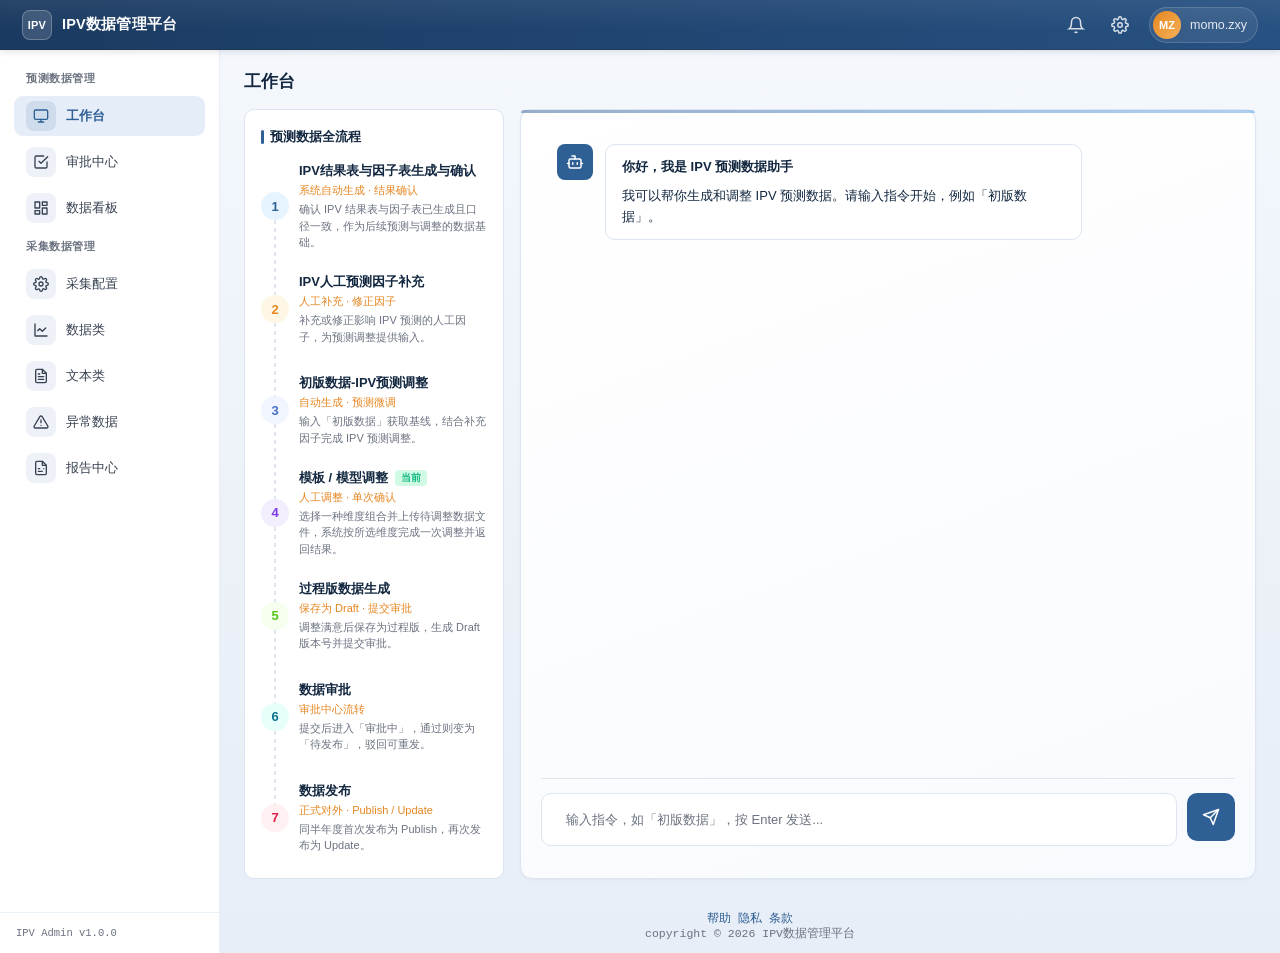
==== commit 3f370059: "fix: 恢复工作台 7 阶段流程调整 - 从 rebase 遗留 stash 的未跟踪快照中找回 9 月 9 日版工作台 - 流程条扩展为 7 阶段；维度组合改为多选 + Excel 上传；调整为单" ====
--- a/pages/工作台.html
+++ b/pages/工作台.html
@@ -12,7 +12,8 @@
     .flow-guide {
       width: 260px; flex-shrink: 0;
       background: #fff; border: 1px solid var(--border); border-radius: 10px;
-      padding: 18px 16px; display: flex; flex-direction: column; gap: 22px;
+      padding: 18px 16px; display: flex; flex-direction: column; gap: 16px;
+      overflow-y: auto;
     }
     .flow-guide h4 { font-size: 13px; font-weight: 600; color: var(--text-1); margin: 0; display:flex;align-items:center;gap:6px; }
     .flow-guide h4::before { content:''; width:3px; height:14px; background:var(--primary); border-radius:2px; }
@@ -28,6 +29,8 @@
     .flow-stage.s3 .stage-icon { background: #F0F5FF; color: #4A6FC9; }
     .flow-stage.s4 .stage-icon { background: #F3EEFD; color: #7C3AED; }
     .flow-stage.s5 .stage-icon { background: #F6FFED; color: #52C41A; }
+    .flow-stage.s6 .stage-icon { background: #E6FFFB; color: #0E7490; }
+    .flow-stage.s7 .stage-icon { background: #FFF1F2; color: #E11D48; }
     .flow-stage .stage-title { font-size: 13px; font-weight: 600; color: var(--text-1); margin-bottom: 3px; }
     .flow-stage .stage-sub { font-size: 11px; color: var(--brand); font-weight:500; margin-bottom: 3px; }
     .flow-stage .stage-desc { font-size: 11px; color: var(--text-3); line-height: 1.5; }
@@ -91,16 +94,28 @@
       background: #fff; border: 1px solid var(--border); border-radius: 10px;
       padding: 16px; margin-top: 12px;
     }
-    .dim-grid { display: grid; grid-template-columns: repeat(3, 1fr); gap: 12px; }
-    .dim-item { display: flex; flex-direction: column; gap: 4px; }
-    .dim-item label { font-size: 12px; color: var(--text-3); }
+    .dim-list { display: flex; flex-direction: column; gap: 6px; }
+    .dim-item { display: flex; flex-direction: row; align-items: center; gap: 10px; }
+    .dim-item label { flex: 1; font-size: 12px; color: var(--text-1); font-weight: 500; }
     .dim-item select {
       border: 1px solid var(--border); border-radius: 6px; padding: 6px 10px;
       font-size: 13px; background: #fff; color: var(--text-1); outline: none;
-      height: 34px;
+      height: 34px; width: 80px; flex-shrink: 0;
     }
     .dim-item select:focus { border-color: var(--primary); box-shadow: 0 0 0 2px var(--primary-lighter); }
-    .dim-hint { font-size: 11px; color: var(--text-3); margin-top: 10px; line-height: 1.6; }
+    .dim-upload {
+      margin-top: 12px; padding: 12px; border-radius: 8px; cursor: pointer;
+      display: flex; align-items: center; justify-content: center; gap: 6px;
+      color: var(--primary); font-size: 12px; font-weight: 500;
+      background: var(--primary-lighter); border: 1px dashed var(--primary-border);
+    }
+    .dim-upload:hover { background: var(--primary-border); }
+    .dim-upload input[type="file"] { display: none; }
+    .dim-file-info { margin-top: 6px; }
+    .dim-file-name {
+      font-size: 12px; color: var(--success); background: var(--success-soft);
+      border-radius: 4px; padding: 4px 8px; display: inline-flex; align-items: center; gap: 4px;
+    }
     .dim-actions { display: flex; gap: 10px; margin-top: 14px; justify-content: flex-end; }
 
     /* 输入区 */
@@ -121,13 +136,6 @@
       background: transparent;
     }
     .input-box textarea::placeholder { color: var(--text-3); }
-    .upload-btn-in-input {
-      width: 32px; height: 32px; border-radius: 6px; border: 1px solid var(--border);
-      background: #fff; color: var(--text-2); cursor: pointer;
-      display: flex; align-items: center; justify-content: center; flex-shrink: 0;
-      transition: all .15s;
-    }
-    .upload-btn-in-input:hover { border-color: var(--primary); color: var(--primary); background: var(--primary-lighter); }
     .send-btn {
       width: 48px; height: 48px; border-radius: 10px; border: none;
       background: var(--primary); color: #fff; cursor: pointer;
@@ -159,25 +167,23 @@
     })();
     function composeVersion(year, half, type, date) { return `${year}-${half}-IPV【${type}_${date}】`; }
 
-    // 合法维度组合（字段顺序：总量、动力、品类、品种、价格段、车格）
-    // 1=是, 0=否
-    const VALID_COMBOS = [
-      { name: '总量',            vals: [1,0,0,0,0,0] },
-      { name: '品类结构',        vals: [0,0,1,0,0,0] },
-      { name: '品类 品种结构',    vals: [0,0,1,1,0,0] },
-      { name: '动力结构',        vals: [0,1,0,0,0,0] },
-      { name: '品类 车格细分结构', vals: [0,0,1,0,0,1] },
-      { name: '品类 品种_价格段结构', vals: [0,0,1,1,1,0] },
-      { name: '品类 动力结构',    vals: [0,1,1,0,0,0] },
-      { name: '品类 品种_价格段_车格', vals: [0,0,1,1,1,1] },
-      { name: '品类 品种_价格段 车格_动力', vals: [0,1,1,1,1,1] },
+    // 模版调整可选维度组合（可多选置为「是」，需至少选择一种）
+    const ADJUST_COMBOS = [
+      '总量',
+      '动力结构',
+      '品类_动力',
+      '品类结构',
+      '品类_品种结构',
+      '品类_车格细分',
+      '品类_品种_价格段结构',
+      '品类_品种_价格段_车格',
+      '品类_品种_价格段_车格_动力',
     ];
-    const DIM_FIELDS = ['总量', '动力', '品类', '品种', '价格段', '车格'];
 
     // 消息列表
     let messages = [];
-    // 模版调整轮次（第1次没有保存按钮，第2次起有）
-    let templateRound = 0;
+    // 模版调整卡片自增编号（进入流程时用于生成卡片内控件的唯一 id）
+    let dimSeq = 0;
 
     function init() {
       const contentHtml = `
@@ -187,31 +193,43 @@
             <h4>预测数据全流程</h4>
             <div class="flow-stage s1">
               <div class="stage-icon">1</div>
-              <div class="stage-title">初版数据</div>
-              <div class="stage-sub">系统定期自动生成</div>
-              <div class="stage-desc">输入「初版数据」获取最新基线模版，作为调整基础。</div>
+              <div class="stage-title">IPV结果表与因子表生成与确认</div>
+              <div class="stage-sub">系统自动生成 · 结果确认</div>
+              <div class="stage-desc">确认 IPV 结果表与因子表已生成且口径一致，作为后续预测与调整的数据基础。</div>
             </div>
             <div class="flow-stage s2">
               <div class="stage-icon">2</div>
-              <div class="stage-title">模版 / 模型调整 <span class="flow-current-tag" id="current-stage-tag">当前</span></div>
-              <div class="stage-sub">人工调整循环</div>
-              <div class="stage-desc">选择维度组合下载模版，调整后上传回传，可多轮优化。</div>
+              <div class="stage-title">IPV人工预测因子补充</div>
+              <div class="stage-sub">人工补充 · 修正因子</div>
+              <div class="stage-desc">补充或修正影响 IPV 预测的人工因子，为预测调整提供输入。</div>
             </div>
             <div class="flow-stage s3">
               <div class="stage-icon">3</div>
-              <div class="stage-title">过程版数据</div>
+              <div class="stage-title">初版数据-IPV预测调整</div>
+              <div class="stage-sub">自动生成 · 预测微调</div>
+              <div class="stage-desc">输入「初版数据」获取基线，结合补充因子完成 IPV 预测调整。</div>
+            </div>
+            <div class="flow-stage s4">
+              <div class="stage-icon">4</div>
+              <div class="stage-title">模板 / 模型调整 <span class="flow-current-tag" id="current-stage-tag">当前</span></div>
+              <div class="stage-sub">人工调整 · 单次确认</div>
+              <div class="stage-desc">选择一种维度组合并上传待调整数据文件，系统按所选维度完成一次调整并返回结果。</div>
+            </div>
+            <div class="flow-stage s5">
+              <div class="stage-icon">5</div>
+              <div class="stage-title">过程版数据生成</div>
               <div class="stage-sub">保存为 Draft · 提交审批</div>
               <div class="stage-desc">调整满意后保存为过程版，生成 Draft 版本号并提交审批。</div>
             </div>
-            <div class="flow-stage s4">
-              <div class="stage-icon">4</div>
-              <div class="stage-title">审批</div>
+            <div class="flow-stage s6">
+              <div class="stage-icon">6</div>
+              <div class="stage-title">数据审批</div>
               <div class="stage-sub">审批中心流转</div>
               <div class="stage-desc">提交后进入「审批中」，通过则变为「待发布」，驳回可重发。</div>
             </div>
-            <div class="flow-stage s5">
-              <div class="stage-icon">5</div>
-              <div class="stage-title">发布版数据</div>
+            <div class="flow-stage s7">
+              <div class="stage-icon">7</div>
+              <div class="stage-title">数据发布</div>
               <div class="stage-sub">正式对外 · Publish / Update</div>
               <div class="stage-desc">同半年度首次发布为 Publish，再次发布为 Update。</div>
             </div>
@@ -231,9 +249,6 @@
             </div>
             <div class="input-area">
               <div class="input-box">
-                <button class="upload-btn-in-input" title="上传文件" onclick="quickUpload()">
-                  <svg width="18" height="18" viewBox="0 0 24 24" fill="none" stroke="currentColor" stroke-width="2" stroke-linecap="round" stroke-linejoin="round"><path d="m21.44 11.05-9.19 9.19a6 6 0 0 1-8.49-8.49l8.57-8.57A4 4 0 1 1 18 8.84l-8.59 8.57a2 2 0 0 1-2.83-2.83l8.49-8.48"/></svg>
-                </button>
                 <textarea id="ws-input" rows="1" placeholder="输入指令，如「初版数据」，按 Enter 发送..." onkeydown="if(event.key==='Enter'&&!event.shiftKey){event.preventDefault();sendMessage();}"></textarea>
               </div>
               <button class="send-btn" onclick="sendMessage()" title="发送">
@@ -262,17 +277,6 @@
       area.scrollTop = area.scrollHeight;
     }
 
-    function quickUpload() {
-      const html = `
-        <div class="chat-file-card" style="margin-top:0;">
-          <div class="ficon"><svg width="22" height="22" viewBox="0 0 24 24" fill="none" stroke="currentColor" stroke-width="2" stroke-linecap="round" stroke-linejoin="round"><path d="M14 2H6a2 2 0 0 0-2 2v16a2 2 0 0 0 2 2h12a2 2 0 0 0 2-2V8z"/><polyline points="14 2 14 8 20 8"/></svg></div>
-          <div class="finfo"><div class="fname">IPV数据文件.xlsx</div><div class="fmeta">156 KB · 已上传</div></div>
-          <span class="fbtn" style="color:var(--success);">✓</span>
-        </div>
-      `;
-      appendMessage('user', html);
-    }
-
     function sendMessage() {
       const input = document.getElementById('ws-input');
       const text = input.value.trim();
@@ -319,7 +323,6 @@
 
     function chooseTemplate() {
       appendMessage('user', '<div>模版调整</div>');
-      templateRound = 1;
       setTimeout(() => showDimensionPicker(), 400);
     }
     function chooseModel() {
@@ -342,98 +345,101 @@
         const html = `
           <div class="msg-title">人工上传</div>
           <div>直接上传你已调整好的过程版数据文件，无需走模版调整流程。</div>
-          <div style="margin-top:6px;color:var(--text-3);">请点击下方输入框左侧的上传按钮，选择 .xlsx / .xls / .csv 文件上传。</div>
+          <div style="margin-top:6px;color:var(--text-3);">请选择 .xlsx / .xls / .csv 文件，在上传控件中完成上传。</div>
         `;
         appendMessage('ai', html);
       }, 400);
     }
 
-    // 步骤3：维度选择卡片
+    // 步骤3：维度组合 + 文件上传（本轮仅调整一次）
     function showDimensionPicker() {
-      const isFirstRound = templateRound === 1;
-      const saveBtn = isFirstRound ? '' : `<button class="option-btn" style="background:#52C41A;color:#fff;border-color:#52C41A;" onclick="saveAsDraft()">保存为过程版数据</button>`;
+      dimSeq++;
+      const sid = dimSeq;
       const html = `
-        <div class="msg-title">请选择调整维度（组合互斥）</div>
+        <div class="msg-title">请选择调整维度组合，并上传需要调整的数据文件</div>
         <div class="dim-card">
-          <div class="dim-grid">
-            ${DIM_FIELDS.map((f, i) => `
+          <div class="dim-list">
+            ${ADJUST_COMBOS.map((name, i) => `
               <div class="dim-item">
-                <label>${f}</label>
-                <select id="dim-${i}" onchange="onDimChange(${i})">
+                <label>${name}</label>
+                <select id="dim-${sid}-${i}">
                   <option value="0">否</option>
                   <option value="1">是</option>
                 </select>
               </div>
             `).join('')}
           </div>
-          <div class="dim-hint">
-            合法组合：总量 / 品类结构 / 品类 品种结构 / 动力结构 / 品类 车格细分结构 / 品类 品种_价格段结构 / 品类 动力结构 / 品类 品种_价格段_车格 / 品类 品种_价格段 车格_动力
-          </div>
-          <div class="dim-actions" style="flex-direction:column;align-items:stretch;gap:10px;">
-            <div style="display:flex;gap:10px;align-items:center;">
-              <button class="option-btn" onclick="cancelDimension()">取消</button>
-              <button class="option-btn" style="background:var(--primary);color:#fff;" onclick="confirmDimension()">确认调整，继续下一轮</button>
-            </div>
-            ${isFirstRound ? '' : `
-              <div style="border-top:1px dashed var(--border);padding-top:10px;display:flex;align-items:center;gap:8px;">
-                <span style="font-size:11px;color:var(--text-3);">或结束流程，将本轮结果保存：</span>
-                <button class="option-btn" style="background:#52C41A;color:#fff;border-color:#52C41A;" onclick="saveAsDraft()">保存为过程版数据</button>
-              </div>
-            `}
+          <label class="dim-upload" for="dim-file-${sid}">
+            <svg width="16" height="16" viewBox="0 0 24 24" fill="none" stroke="currentColor" stroke-width="2" stroke-linecap="round" stroke-linejoin="round"><path d="M21 15v4a2 2 0 0 1-2 2H5a2 2 0 0 1-2-2v-4"/><polyline points="17 8 12 3 7 8"/><line x1="12" y1="3" x2="12" y2="15"/></svg>
+            <span>点击上传需要调整的 Excel 文件</span>
+            <input id="dim-file-${sid}" type="file" accept=".xlsx,.xls,.csv" onchange="onDimFile(${sid})">
+          </label>
+          <div class="dim-file-info" id="dim-file-info-${sid}"></div>
+          <div class="dim-actions">
+            <button class="option-btn" onclick="cancelDimension()">取消</button>
+            <button class="option-btn" style="background:var(--primary);color:#fff;" onclick="confirmDimension(${sid})">确认调整</button>
           </div>
         </div>
       `;
       appendMessage('ai', html);
     }
 
-    function onDimChange(idx) {
-      // 互斥约束：选中某个为"是"时，强制其他不符合规则的为"否"
-      // 简单策略：不做实时强制，提交时校验
-    }
-
     function cancelDimension() {
       appendMessage('user', '<div>取消</div>');
     }
 
-    function confirmDimension() {
-      const vals = DIM_FIELDS.map((_, i) => parseInt(document.getElementById('dim-' + i).value));
-      const combo = VALID_COMBOS.find(c => c.vals.every((v, i) => v === vals[i]));
-      if (!combo) {
-        alert('当前维度组合不合法，请参考下方合法组合列表重新选择。');
+    function onDimFile(sid) {
+      const input = document.getElementById('dim-file-' + sid);
+      const box = document.getElementById('dim-file-info-' + sid);
+      if (!input || !box) return;
+      const f = input.files && input.files[0];
+      box.innerHTML = f ? `<div class="dim-file-name">✓ ${escapeHtml(f.name)}</div>` : '';
+    }
+
+    function confirmDimension(sid) {
+      const chosen = ADJUST_COMBOS.filter((_, i) => {
+        const el = document.getElementById('dim-' + sid + '-' + i);
+        return el && el.value === '1';
+      });
+      if (!chosen.length) {
+        alert('请至少选择一种维度组合并置为「是」。');
         return;
       }
-      appendMessage('user', `<div>已选择：${combo.name}</div>`);
-      setTimeout(() => replyTemplate(combo.name), 400);
-    }
-
-    // 步骤4：返回模版 + 上传回传
-    function replyTemplate(comboName) {
+      const input = document.getElementById('dim-file-' + sid);
+      if (!input || !input.files || !input.files.length) {
+        alert('请先上传需要调整的 Excel 文件。');
+        return;
+      }
+      const comboLabel = chosen.join(' + ');
+      const fileName = input.files[0].name;
+      appendMessage('user', `
+        <div>已选择：${comboLabel}</div>
+        <div class="chat-file-card" style="margin-top:6px;background:rgba(255,255,255,.16);border-color:rgba(255,255,255,.4);">
+          <div class="ficon" style="color:#fff;"><svg width="22" height="22" viewBox="0 0 24 24" fill="none" stroke="currentColor" stroke-width="2" stroke-linecap="round" stroke-linejoin="round"><path d="M14 2H6a2 2 0 0 0-2 2v16a2 2 0 0 0 2 2h12a2 2 0 0 0 2-2V8z"/><polyline points="14 2 14 8 20 8"/></svg></div>
+          <div class="finfo"><div class="fname" style="color:#fff;">${escapeHtml(fileName)}</div><div class="fmeta" style="color:rgba(255,255,255,.8);">待调整文件 · 已上传</div></div>
+          <span class="fbtn" style="color:#fff;">✓</span>
+        </div>
+      `);
+      setTimeout(() => replyAdjusted(chosen), 500);
+    }
+
+    // 步骤4：返回调整后的 Excel，流程结束（本轮仅调整一次）
+    function replyAdjusted(combos) {
+      const comboLabel = combos.join(' + ');
       const html = `
-        <div class="msg-title">已生成「${comboName}」调整模版</div>
-        <div>请下载模版进行调整，调整完成后上传回传：</div>
+        <div class="msg-title">已按「${comboLabel}」完成数据调整</div>
+        <div>已生成调整后的预测数据文件，请下载：</div>
         <div class="chat-file-card">
           <div class="ficon"><svg width="22" height="22" viewBox="0 0 24 24" fill="none" stroke="currentColor" stroke-width="2" stroke-linecap="round" stroke-linejoin="round"><path d="M14 2H6a2 2 0 0 0-2 2v16a2 2 0 0 0 2 2h12a2 2 0 0 0 2-2V8z"/><polyline points="14 2 14 8 20 8"/></svg></div>
-          <div class="finfo"><div class="fname">IPV调整模版_${comboName}_20260907.xlsx</div><div class="fmeta">128 KB · 第 ${templateRound} 轮调整</div></div>
-          <span class="fbtn" onclick="alert('开始下载：IPV调整模版_${comboName}_20260907.xlsx')">下载</span>
-        </div>
+          <div class="finfo"><div class="fname">IPV调整结果_${comboLabel}_20260907.xlsx</div><div class="fmeta">256 KB · 调整后数据</div></div>
+          <span class="fbtn" onclick="alert('开始下载：IPV调整结果_${comboLabel}_20260907.xlsx')">下载</span>
+        </div>
+        <div class="msg-desc">本次模版调整流程结束，可将调整结果保存为过程版数据并提交审批。</div>
         <div class="option-group">
-          <button class="option-btn" onclick="reuploadTemplate()">上传调整后的模版</button>
+          <button class="option-btn" style="background:var(--primary);color:#fff;border-color:var(--primary);" onclick="saveAsDraft()">保存为过程版数据</button>
         </div>
       `;
       appendMessage('ai', html);
-    }
-
-    function reuploadTemplate() {
-      const html = `
-        <div class="chat-file-card" style="margin-top:0;">
-          <div class="ficon"><svg width="22" height="22" viewBox="0 0 24 24" fill="none" stroke="currentColor" stroke-width="2" stroke-linecap="round" stroke-linejoin="round"><path d="M14 2H6a2 2 0 0 0-2 2v16a2 2 0 0 0 2 2h12a2 2 0 0 0 2-2V8z"/><polyline points="14 2 14 8 20 8"/></svg></div>
-          <div class="finfo"><div class="fname">IPV调整模版_已调整.xlsx</div><div class="fmeta">132 KB · 已上传</div></div>
-          <span class="fbtn" style="color:var(--success);">✓</span>
-        </div>
-      `;
-      appendMessage('user', html);
-      templateRound++;
-      setTimeout(() => showDimensionPicker(), 600);
     }
 
     // 步骤5：保存为过程版数据
@@ -498,13 +504,13 @@
         okText: '确认保存', okType: 'primary',
         onOk: () => {
           closeModal();
-          // 更新流程面板"当前"标记到第3步（过程版数据）
+          // 更新流程面板"当前"标记到第5步（过程版数据生成）
           const tag = document.getElementById('current-stage-tag');
           if (tag) {
             tag.remove();
-            const stage3 = document.querySelectorAll('.flow-stage')[2];
-            if (stage3) {
-              const titleEl = stage3.querySelector('.stage-title');
+            const stage5 = document.querySelectorAll('.flow-stage')[4];
+            if (stage5) {
+              const titleEl = stage5.querySelector('.stage-title');
               if (titleEl) titleEl.insertAdjacentHTML('beforeend', ' <span class="flow-current-tag" id="current-stage-tag">当前</span>');
             }
           }
